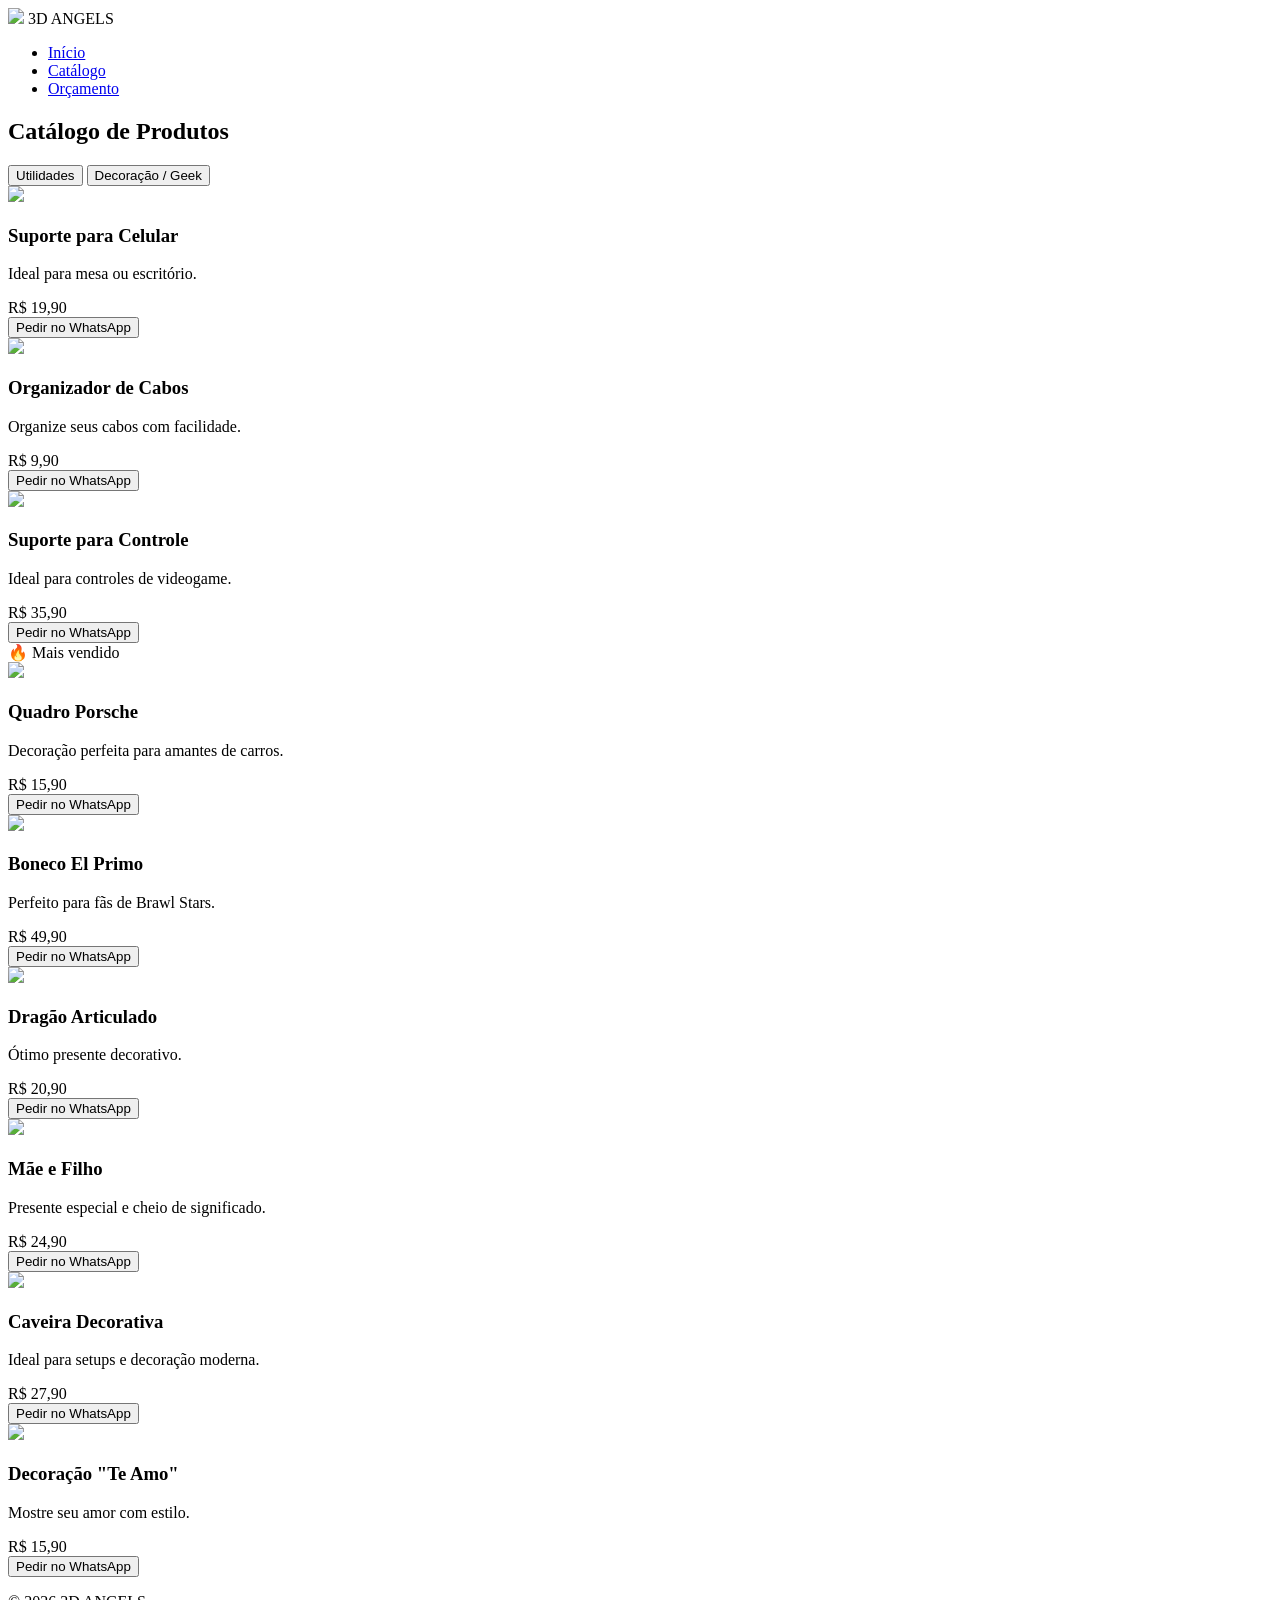
==== index.html @ a44770d3 "index.html Index da página principal do site." ====
<!DOCTYPE html>
<html lang="pt-BR">
<head>
<meta charset="UTF-8">
<title>Catálogo | 3D Angels</title>
<meta name="viewport" content="width=device-width, initial-scale=1.0">
<link rel="stylesheet" href="style.css">
</head>

<body>

<header>
    <nav>
        <div class="logo-container">
            <img src="img/logo.png" class="logo-img">
            <span class="logo-text">3D ANGELS</span>
        </div>

        <ul class="nav-links">
            <li><a href="index.html">Início</a></li>
            <li><a href="catalogo.html" class="active">Catálogo</a></li>
            <li><a href="orcamento.html">Orçamento</a></li>
        </ul>
    </nav>
</header>


<section class="catalogo">

<h2 class="section-title">Catálogo de Produtos</h2>

<!-- ABAS -->
<div class="catalogo-tabs">
<button class="tab-btn active" onclick="trocarCategoria('utilidades', event)">Utilidades</button>
<button class="tab-btn" onclick="trocarCategoria('decoracao', event)">Decoração / Geek</button>
</div>

<div class="catalogo-grid">   

<!-- ================= UTILIDADES ================= -->
<div class="categoria active" id="utilidades">

<div class="produto">
<img src="img/catalogo/SuporteCelular.png">
<h3>Suporte para Celular</h3>
<p>Ideal para mesa ou escritório.</p>
<div class="produto-preco">R$ 19,90</div>
<button onclick="pedirProduto('Suporte para Celular - R$19,90')">
Pedir no WhatsApp
</button>
</div>

<div class="produto">
<img src="img/catalogo/OrganizadorDeFios.png">
<h3>Organizador de Cabos</h3>
<p>Organize seus cabos com facilidade.</p>
<div class="produto-preco">R$ 9,90</div>
<button onclick="pedirProduto('Organizador de Cabos - R$9,90')">
Pedir no WhatsApp
</button>
</div>

<div class="produto">
<img src="img/catalogo/SuporteControle.png">
<h3>Suporte para Controle</h3>
<p>Ideal para controles de videogame.</p>
<div class="produto-preco">R$ 35,90</div>
<button onclick="pedirProduto('Suporte para Controle - R$35,90')">
Pedir no WhatsApp
</button>
</div>

</div>


<!-- ================= DECORAÇÃO ================= -->
<div class="categoria" id="decoracao">

<div class="produto">

    <div class="badge">🔥 Mais vendido</div>
<img src="img/catalogo/PORSHE_QUADRO.jpeg">
<h3>Quadro Porsche</h3>
<p>Decoração perfeita para amantes de carros.</p>
<div class="produto-preco">R$ 15,90</div>
<button onclick="pedirProduto('Quadro Porsche - R$15,90')">
Pedir no WhatsApp
</button>
</div>

<div class="produto">
<img src="img/catalogo/ELPRIMO.jpeg">
<h3>Boneco El Primo</h3>
<p>Perfeito para fãs de Brawl Stars.</p>
<div class="produto-preco">R$ 49,90</div>
<button onclick="pedirProduto('Boneco El Primo - R$49,90')">
Pedir no WhatsApp
</button>
</div>

<div class="produto">
<img src="img/catalogo/DRAGAO_ARTICULADO.jpeg">
<h3>Dragão Articulado</h3>
<p>Ótimo presente decorativo.</p>
<div class="produto-preco">R$ 20,90</div>
<button onclick="pedirProduto('Dragão Articulado - R$20,90')">
Pedir no WhatsApp
</button>
</div>

<div class="produto">
<img src="img/catalogo/MAE_E_FILHO.jpeg">
<h3>Mãe e Filho</h3>
<p>Presente especial e cheio de significado.</p>
<div class="produto-preco">R$ 24,90</div>
<button onclick="pedirProduto('Mãe e Filho - R$24,90')">
Pedir no WhatsApp
</button>
</div>

<div class="produto">
<img src="img/catalogo/CAVEIRA_DECO.jpeg">
<h3>Caveira Decorativa</h3>
<p>Ideal para setups e decoração moderna.</p>
<div class="produto-preco">R$ 27,90</div>
<button onclick="pedirProduto('Caveira Decorativa - R$27,90')">
Pedir no WhatsApp
</button>
</div>

<div class="produto">
<img src="img/catalogo/TE_AMO_DECO.jpeg">
<h3>Decoração "Te Amo"</h3>
<p>Mostre seu amor com estilo.</p>
<div class="produto-preco">R$ 15,90</div>
<button onclick="pedirProduto('Te Amo Decorativo - R$15,90')">
Pedir no WhatsApp
</button>
</div>

</div>

</div>

</section>

<footer>
<p>&copy; 2026 3D ANGELS</p>
</footer>

<script src="js/catalogo.js"></script>

</body>
</html>
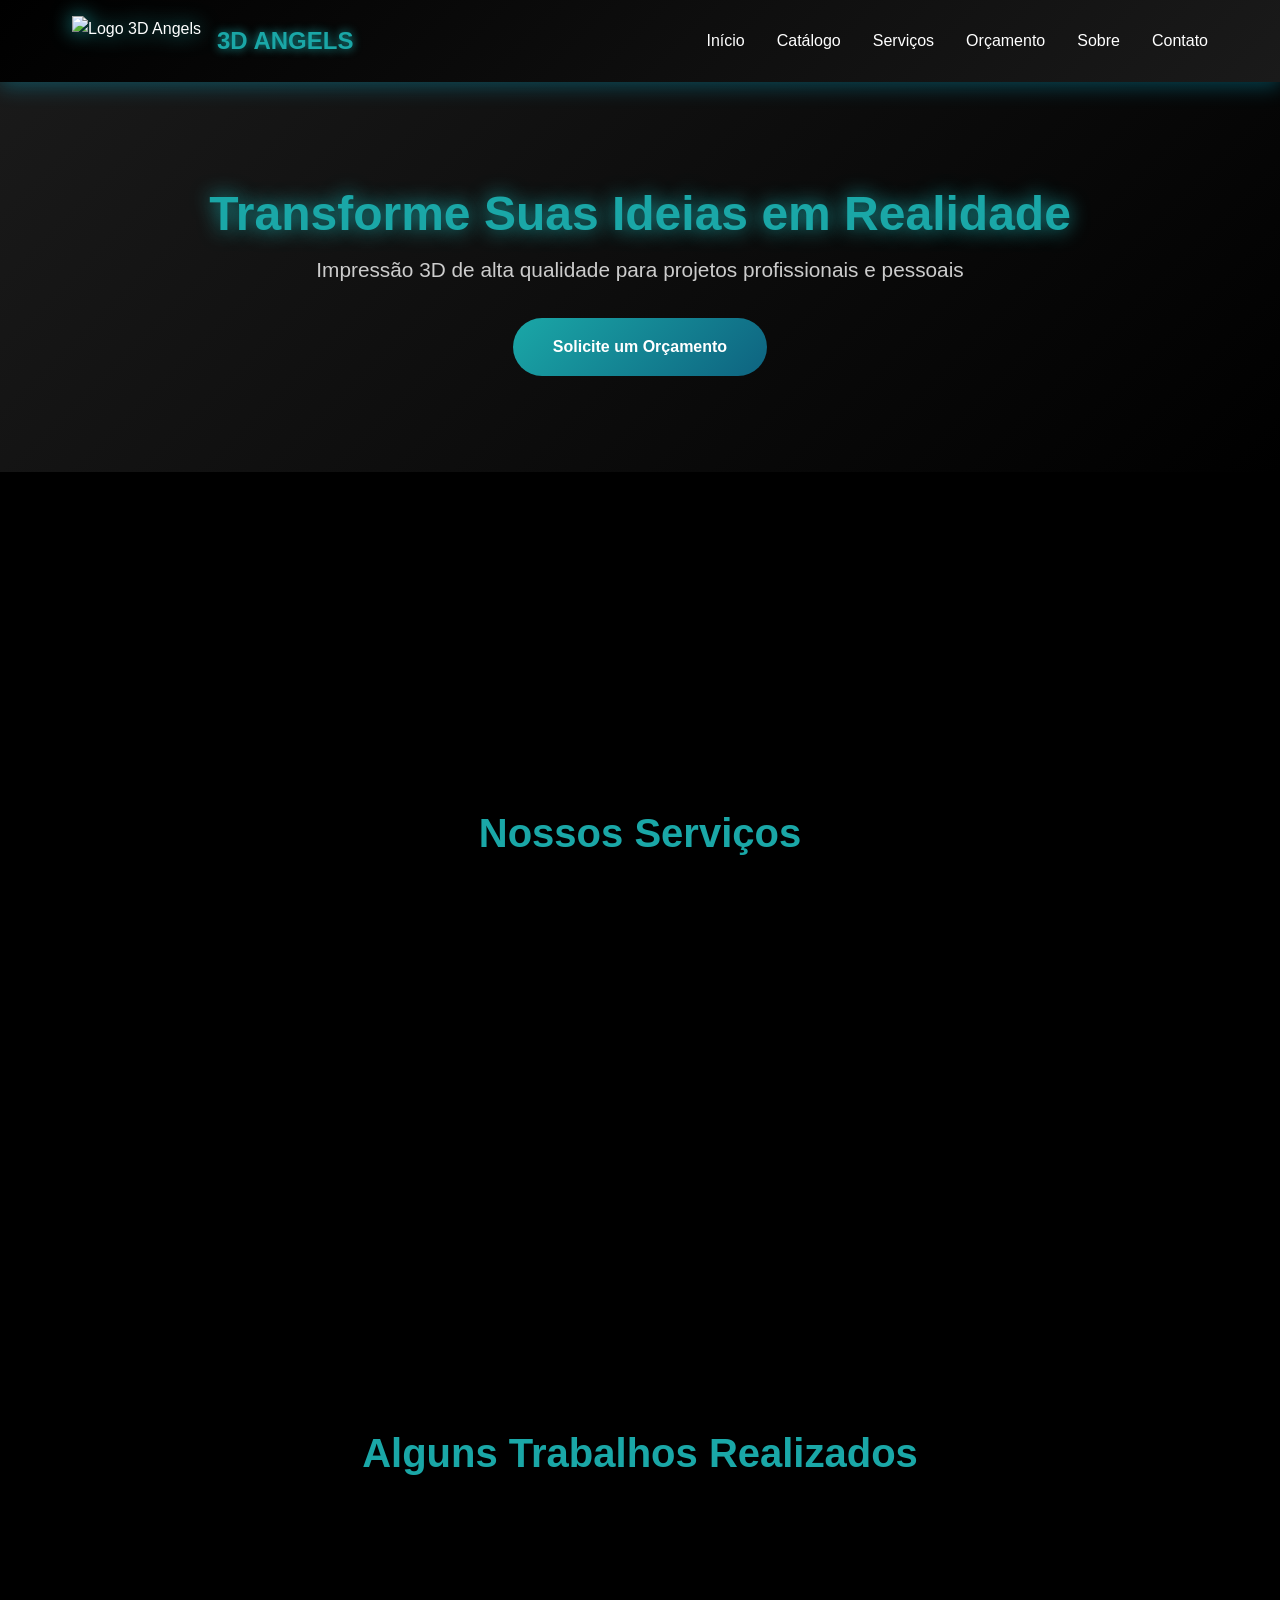
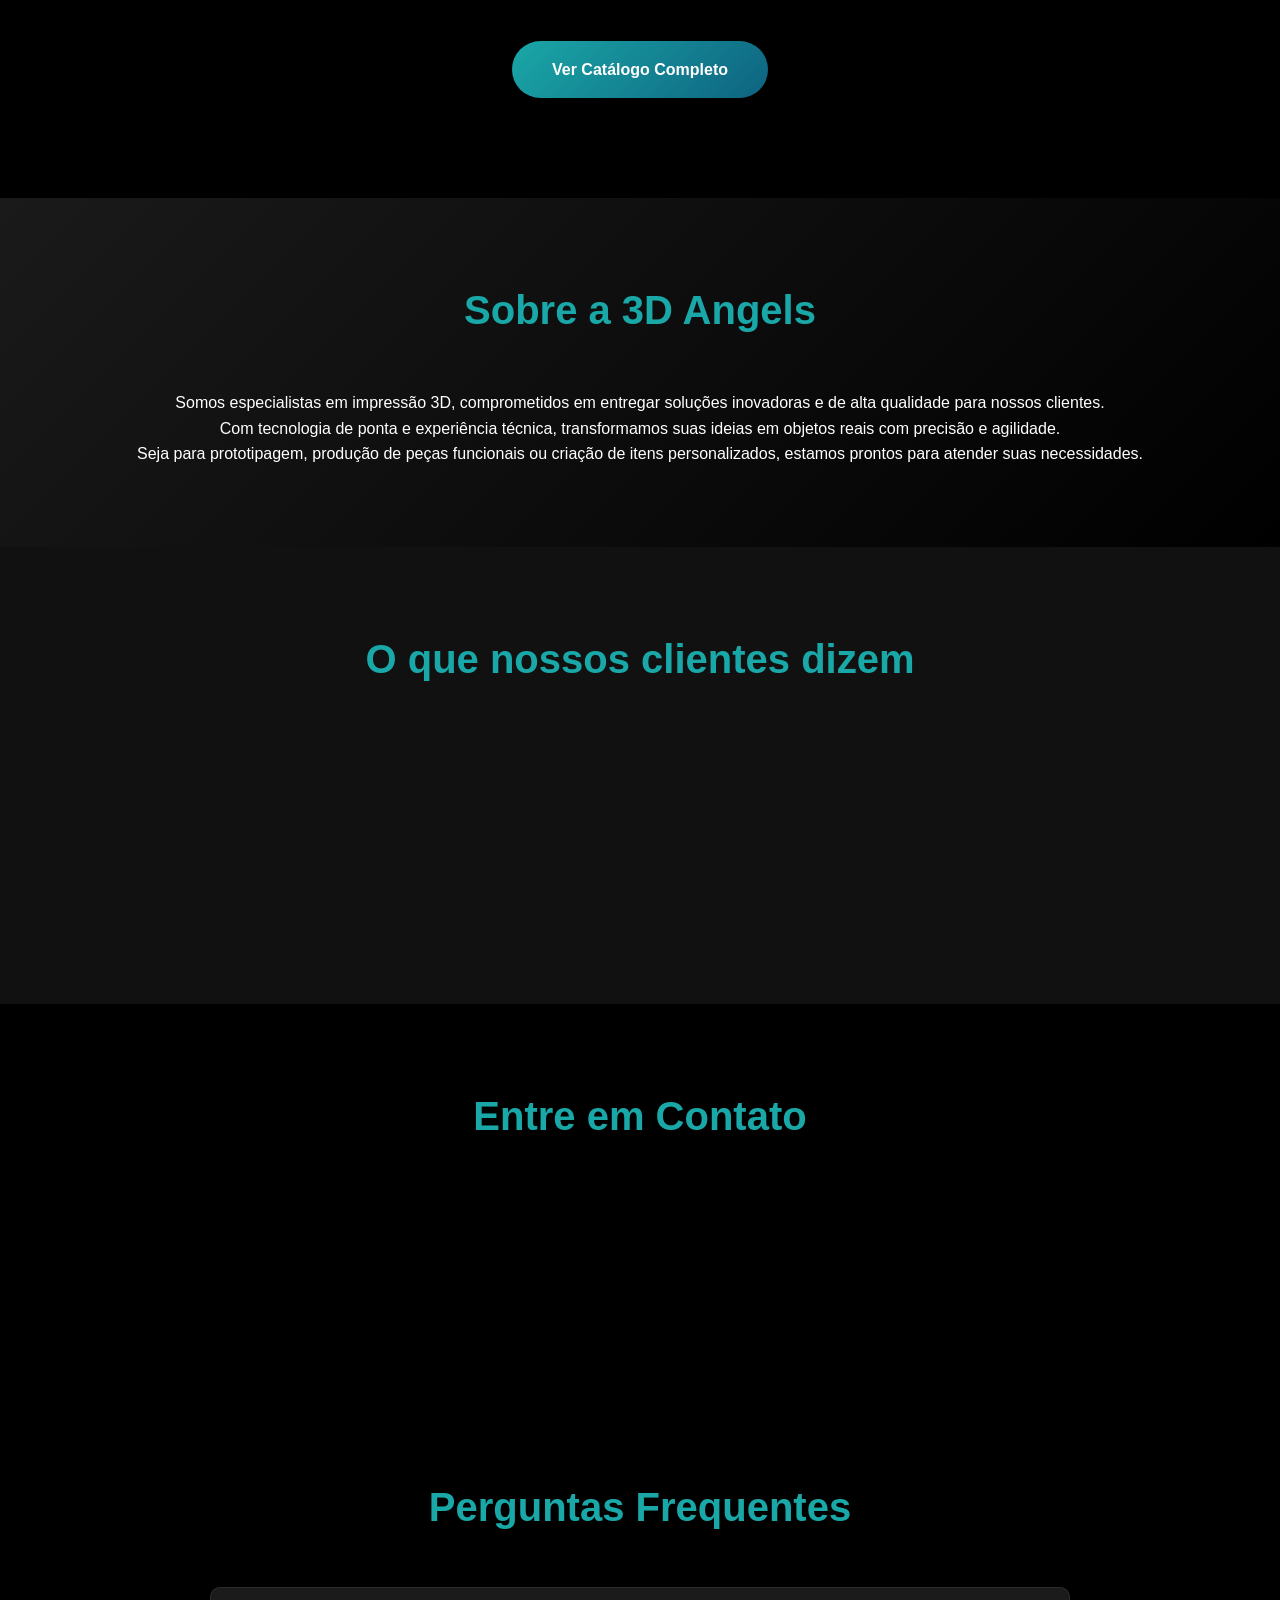
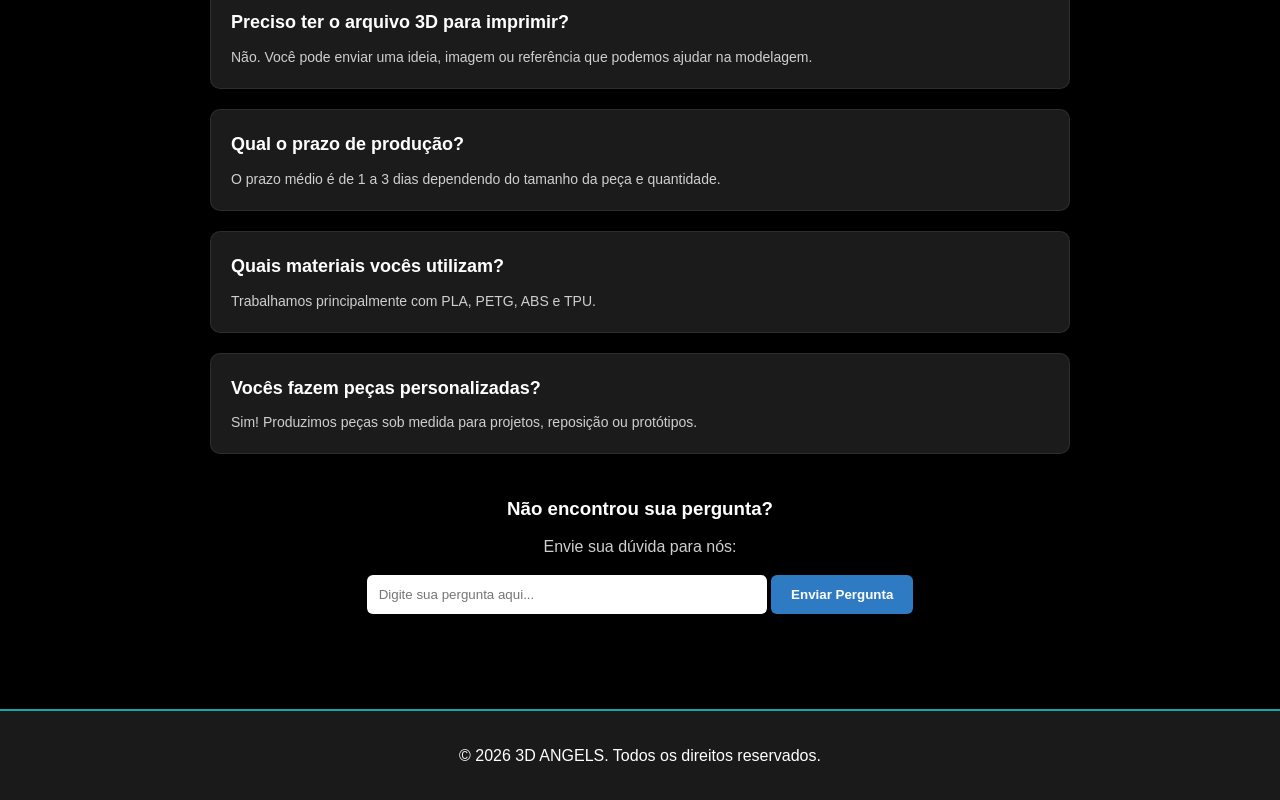
==== commit 33f9c826: "index.html Index do site atualizado" ====
--- a/index.html
+++ b/index.html
@@ -1,154 +1,213 @@
 <!DOCTYPE html>
 <html lang="pt-BR">
 <head>
-<meta charset="UTF-8">
-<title>Catálogo | 3D Angels</title>
-<meta name="viewport" content="width=device-width, initial-scale=1.0">
-<link rel="stylesheet" href="style.css">
+    <meta charset="UTF-8">
+    <meta name="viewport" content="width=device-width, initial-scale=1.0">
+    <title>Impressão 3D em Indaiatuba - Sp | 3D Angels</title>
+    <link rel="stylesheet" href="style.css">
 </head>
-
 <body>
 
-<header>
-    <nav>
-        <div class="logo-container">
-            <img src="img/logo.png" class="logo-img">
-            <span class="logo-text">3D ANGELS</span>
-        </div>
-
-        <ul class="nav-links">
-            <li><a href="index.html">Início</a></li>
-            <li><a href="catalogo.html" class="active">Catálogo</a></li>
-            <li><a href="orcamento.html">Orçamento</a></li>
-        </ul>
-    </nav>
-</header>
-
-
-<section class="catalogo">
-
-<h2 class="section-title">Catálogo de Produtos</h2>
-
-<!-- ABAS -->
-<div class="catalogo-tabs">
-<button class="tab-btn active" onclick="trocarCategoria('utilidades', event)">Utilidades</button>
-<button class="tab-btn" onclick="trocarCategoria('decoracao', event)">Decoração / Geek</button>
-</div>
-
-<div class="catalogo-grid">   
-
-<!-- ================= UTILIDADES ================= -->
-<div class="categoria active" id="utilidades">
-
-<div class="produto">
-<img src="img/catalogo/SuporteCelular.png">
-<h3>Suporte para Celular</h3>
-<p>Ideal para mesa ou escritório.</p>
-<div class="produto-preco">R$ 19,90</div>
-<button onclick="pedirProduto('Suporte para Celular - R$19,90')">
-Pedir no WhatsApp
-</button>
-</div>
-
-<div class="produto">
-<img src="img/catalogo/OrganizadorDeFios.png">
-<h3>Organizador de Cabos</h3>
-<p>Organize seus cabos com facilidade.</p>
-<div class="produto-preco">R$ 9,90</div>
-<button onclick="pedirProduto('Organizador de Cabos - R$9,90')">
-Pedir no WhatsApp
-</button>
-</div>
-
-<div class="produto">
-<img src="img/catalogo/SuporteControle.png">
-<h3>Suporte para Controle</h3>
-<p>Ideal para controles de videogame.</p>
-<div class="produto-preco">R$ 35,90</div>
-<button onclick="pedirProduto('Suporte para Controle - R$35,90')">
-Pedir no WhatsApp
-</button>
-</div>
-
-</div>
-
-
-<!-- ================= DECORAÇÃO ================= -->
-<div class="categoria" id="decoracao">
-
-<div class="produto">
-
-    <div class="badge">🔥 Mais vendido</div>
-<img src="img/catalogo/PORSHE_QUADRO.jpeg">
-<h3>Quadro Porsche</h3>
-<p>Decoração perfeita para amantes de carros.</p>
-<div class="produto-preco">R$ 15,90</div>
-<button onclick="pedirProduto('Quadro Porsche - R$15,90')">
-Pedir no WhatsApp
-</button>
-</div>
-
-<div class="produto">
-<img src="img/catalogo/ELPRIMO.jpeg">
-<h3>Boneco El Primo</h3>
-<p>Perfeito para fãs de Brawl Stars.</p>
-<div class="produto-preco">R$ 49,90</div>
-<button onclick="pedirProduto('Boneco El Primo - R$49,90')">
-Pedir no WhatsApp
-</button>
-</div>
-
-<div class="produto">
-<img src="img/catalogo/DRAGAO_ARTICULADO.jpeg">
-<h3>Dragão Articulado</h3>
-<p>Ótimo presente decorativo.</p>
-<div class="produto-preco">R$ 20,90</div>
-<button onclick="pedirProduto('Dragão Articulado - R$20,90')">
-Pedir no WhatsApp
-</button>
-</div>
-
-<div class="produto">
-<img src="img/catalogo/MAE_E_FILHO.jpeg">
-<h3>Mãe e Filho</h3>
-<p>Presente especial e cheio de significado.</p>
-<div class="produto-preco">R$ 24,90</div>
-<button onclick="pedirProduto('Mãe e Filho - R$24,90')">
-Pedir no WhatsApp
-</button>
-</div>
-
-<div class="produto">
-<img src="img/catalogo/CAVEIRA_DECO.jpeg">
-<h3>Caveira Decorativa</h3>
-<p>Ideal para setups e decoração moderna.</p>
-<div class="produto-preco">R$ 27,90</div>
-<button onclick="pedirProduto('Caveira Decorativa - R$27,90')">
-Pedir no WhatsApp
-</button>
-</div>
-
-<div class="produto">
-<img src="img/catalogo/TE_AMO_DECO.jpeg">
-<h3>Decoração "Te Amo"</h3>
-<p>Mostre seu amor com estilo.</p>
-<div class="produto-preco">R$ 15,90</div>
-<button onclick="pedirProduto('Te Amo Decorativo - R$15,90')">
-Pedir no WhatsApp
-</button>
-</div>
-
-</div>
-
-</div>
-
-</section>
-
-<footer>
-<p>&copy; 2026 3D ANGELS</p>
-</footer>
-
-<script src="js/catalogo.js"></script>
+    <!-- Cabecalho -->
+
+    <header>
+        <nav>
+            <div class="logo-container">
+                <img src="img/logo.png" alt="Logo 3D Angels" class="logo-img">
+                <span class="logo-text">3D ANGELS</span>
+            </div>
+            <button class="menu-toggle" onclick="toggleMenu()">☰</button>
+            <ul class="nav-links" id="navLinks">
+                <li><a href="#home">Início</a></li>
+                <li><a href="catalogo.html">Catálogo</a></li>
+                <li><a href="#services">Serviços</a></li>
+                <li><a href="orcamento.html">Orçamento</a></li>
+                <li><a href="#about">Sobre</a></li>
+                <li><a href="#contact">Contato</a></li>
+            </ul>
+        </nav>
+    </header>
+
+    <!-- Seção Principal (Hero) -->
+
+    <section id="home" class="hero">
+        <div class="hero-content">
+            <h1>Transforme Suas Ideias em Realidade</h1>
+            <p>Impressão 3D de alta qualidade para projetos profissionais e pessoais</p>
+            <a href="orcamento.html" class="cta-button">Solicite um Orçamento</a>
+        </div>
+    </section>
+    <!---- Frases específicas --- -->
+    <section class="highlights">
+        <div class="highlights-grid">
+            <div class="highlight-card fade-in">
+                <h3 >Prazo Médio</h3>
+                <p>48 horas para a maioria dos projetos</p>
+            </div>
+            <div class="highlight-card fade-in">
+                <h3> Localização</h3>
+                <p>Atendemos Indaiatuba e região</p>
+            </div>
+            <div class="highlight-card fade-in">
+                <h3> Materiais</h3>
+                <p>PLA e PETG</p>
+            </div>
+        </div>
+    </section>
+
+    <!-- Seção de Serviços -->
+
+    <section id="services" class="services">
+        <h2 class="section-title">Nossos Serviços</h2>
+        <div class="services-grid">
+            <div class="service-card fade-in">
+                <h3>Impressão 3D</h3>
+                <p>Produção de peças e protótipos com tecnologia de ponta e precisão excepcional.</p>
+            </div>
+            <div class="service-card fade-in">
+                <h3>Prototipagem</h3>
+                <p>Desenvolvimento rápido de protótipos funcionais para validação de projetos.</p>
+            </div>
+            <div class="service-card fade-in">
+                <h3>Peças Customizadas</h3>
+                <p>Criação de peças sob medida para suas necessidades específicas.</p>
+            </div>
+            <div class="service-card fade-in">
+                <h3>Presentes</h3>
+                <p> Encontre o presente ideal para quem faz a diferença.</p>
+            </div>
+            <div class="service-card fade-in">
+                <h3>Produtos Personalizados</h3>
+                <p>Itens exclusivos e personalizados para presentes e decoração.</p>
+            </div>
+            <div class="service-card fade-in">
+                <h3>Produção em Série</h3>
+                <p>Fabricação de pequenos e médios lotes com qualidade garantida.</p>
+            </div>
+        </div>
+    </section>
+
+    <!----  PORTIFOLIO ----->
+    <section class="portfolio">
+        <h2 class="section-title">Alguns Trabalhos Realizados</h2>
+        <div class="portfolio-grid">
+            <img src="img/portfolio/1.jpeg" alt="Peça impressa 3D" class="fade-in">
+            <img src="img/portfolio/2.jpeg" alt="Protótipo 3D" class="fade-in">
+            <img src="img/portfolio/3.jpeg" alt="Produto personalizado 3D" class="fade-in">
+        </div>
+
+        <div class="catalogo-btn-container">
+            <a href="catalogo.html" class="cta-button">
+                Ver Catálogo Completo
+            </a>
+        </div>
+    </section>
+
+    <!-- Seção Sobre -->
+    <section id="about" class="about">
+        <div class="about-content">
+            <h2 class="section-title">Sobre a 3D Angels</h2>
+            <p>
+                Somos especialistas em impressão 3D, comprometidos em entregar soluções inovadoras 
+                e de alta qualidade para nossos clientes.
+            </p>
+            <p>
+                Com tecnologia de ponta e experiência técnica, transformamos suas ideias em objetos 
+                reais com precisão e agilidade.
+            </p>
+            <p>
+                Seja para prototipagem, produção de peças funcionais ou criação de itens 
+                personalizados, estamos prontos para atender suas necessidades.
+            </p>
+        </div>
+    </section>
+
+    <!----DEPOIMENTOS -->
+    
+    <section class="testimonials">
+        <h2 class="section-title">O que nossos clientes dizem</h2>
+        <div class="testimonials-grid">
+            <div class="testimonial-card fade-in">
+                <div class="stars">★★★★★</div>
+                <p>"Entrega rápida e qualidade impecável. Recomendo demais!"</p>
+                <strong>- Marcos, Indaiatuba</strong>
+            </div>
+            <div class="testimonial-card fade-in">
+                <div class="stars">★★★★★</div>
+                <p>"Fizeram exatamente a peça que eu precisava para meu projeto."</p>
+                <strong>- Evelin, Campinas</strong>
+            </div>
+            <div class="testimonial-card fade-in">
+                <div class="stars">★★★★★</div>
+                <p>"Atendimento excelente e preço justo."</p>
+                <strong>- Rafael, Indaiatuba</strong>
+            </div>            
+        </div>
+    </section>
+
+    <!-- Seção de Contato -->
+    <section id="contact" class="contact">
+        <h2 class="section-title">Entre em Contato</h2>
+        <div class="contact-info">
+            <div class="contact-card fade-in">
+                <h3>WhatsApp</h3>
+                <a href="https://wa.me/5519991946309" target="_blank">(19) 99194-6309</a>
+            </div>
+            <div class="contact-card fade-in">
+                <h3>E-mail</h3>
+                <a href="mailto:angels3dstore@gmail.com">angels3dstore@gmail.com</a>
+            </div>
+        </div>
+    </section>
+
+    <section class="faq">
+
+        <h2 class="section-title">Perguntas Frequentes</h2>
+        
+        <div class="faq-container">
+        
+        <div class="faq-item">
+        <h3>Preciso ter o arquivo 3D para imprimir?</h3>
+        <p>Não. Você pode enviar uma ideia, imagem ou referência que podemos ajudar na modelagem.</p>
+        </div>
+        
+        <div class="faq-item">
+        <h3>Qual o prazo de produção?</h3>
+        <p>O prazo médio é de 1 a 3 dias dependendo do tamanho da peça e quantidade.</p>
+        </div>
+        
+        <div class="faq-item">
+        <h3>Quais materiais vocês utilizam?</h3>
+        <p>Trabalhamos principalmente com PLA, PETG, ABS e TPU.</p>
+        </div>
+        
+        <div class="faq-item">
+        <h3>Vocês fazem peças personalizadas?</h3>
+        <p>Sim! Produzimos peças sob medida para projetos, reposição ou protótipos.</p>
+        </div>
+        
+        </div>
+        
+        <div class="faq-pergunta">
+
+            <h3>Não encontrou sua pergunta?</h3>
+            <p>Envie sua dúvida para nós:</p>
+            
+            <input type="text" id="perguntaCliente" placeholder="Digite sua pergunta aqui...">
+            
+            <button onclick="enviarPergunta()">Enviar Pergunta</button>
+            
+            </div>
+            <script src="js/Faq.js"></script>
+        </section>
+
+    <!-- Rodapé -->
+    <footer>
+        <p>&copy; 2026 3D ANGELS. Todos os direitos reservados.</p>
+    </footer>
+
+    <script src="js/main.js"></script>
 
 </body>
 </html>
+
--- a/style.css
+++ b/style.css
@@ -0,0 +1,690 @@
+/* Reset */
+* {
+    margin: 0;
+    padding: 0;
+    box-sizing: border-box;
+}
+
+:root {
+    --neon-blue: #1aa7a7;
+    --dark-blue: #0e6380;
+    --black: #000000;
+    --dark-gray: #1a1a1a;
+    --light-gray: #333333;
+}
+
+body {
+    font-family: 'Segoe UI', Tahoma, Geneva, Verdana, sans-serif;
+    background-color: var(--black);
+    color: #ffffff;
+    line-height: 1.6;
+    overflow-x: hidden;
+}
+
+/* Header */
+header {
+    background: linear-gradient(135deg, var(--black) 0%, var(--dark-gray) 100%);
+    padding: 1rem 0;
+    position: fixed;
+    width: 100%;
+    top: 0;
+    z-index: 1000;
+    box-shadow: 0 4px 20px rgba(0, 212, 255, 0.3);
+}
+
+nav {
+    max-width: 1200px;
+    margin: 0 auto;
+    display: flex;
+    justify-content: space-between;
+    align-items: center;
+    padding: 0 2rem;
+}
+
+.logo-container {
+    display: flex;
+    align-items: center;
+    gap: 1rem;
+}
+
+.logo-img {
+    height: 50px;
+    filter: drop-shadow(0 0 10px var(--neon-blue));
+}
+
+.logo-text {
+    font-size: 1.5rem;
+    font-weight: bold;
+    color: var(--neon-blue);
+    text-shadow: 0 0 10px var(--neon-blue);
+}
+
+.nav-links {
+    display: flex;
+    gap: 2rem;
+    list-style: none;
+}
+
+.nav-links a {
+    color: #ffffff;
+    text-decoration: none;
+    transition: 0.3s;
+}
+
+.nav-links a:hover {
+    color: var(--neon-blue);
+}
+
+/* Hero */
+.hero {
+    margin-top: 80px;
+    padding: 6rem 2rem;
+    background: linear-gradient(135deg, var(--dark-gray), var(--black));
+    text-align: center;
+}
+
+.hero h1 {
+    font-size: 3rem;
+    color: var(--neon-blue);
+    text-shadow: 0 0 20px var(--neon-blue);
+}
+
+.hero p {
+    font-size: 1.3rem;
+    color: #ccc;
+}
+
+.cta-button {
+    display: inline-block;
+    margin-top: 2rem;
+    padding: 1rem 2.5rem;
+    background: linear-gradient(135deg, var(--neon-blue), var(--dark-blue));
+    border-radius: 50px;
+    color: white;
+    text-decoration: none;
+    font-weight: bold;
+}
+
+/* Sections */
+.services, .contact {
+    padding: 5rem 2rem;
+    max-width: 1200px;
+    margin: auto;
+}
+
+.section-title {
+    text-align: center;
+    font-size: 2.5rem;
+    color: var(--neon-blue);
+    margin-bottom: 3rem;
+}
+
+/* Cards */
+.services-grid, .contact-info {
+    display: grid;
+    grid-template-columns: repeat(auto-fit, minmax(280px, 1fr));
+    gap: 2rem;
+}
+
+.service-card, .contact-card {
+    background: linear-gradient(135deg, var(--dark-gray), var(--light-gray));
+    padding: 2rem;
+    border-radius: 15px;
+    text-align: center;
+    transition: 0.3s;
+}
+
+.service-card:hover, .contact-card:hover {
+    transform: translateY(-5px);
+}
+
+/* About */
+.about {
+    padding: 5rem 2rem;
+    background: linear-gradient(135deg, var(--dark-gray), var(--black));
+    text-align: center;
+}
+
+/* Footer */
+footer {
+    background: var(--dark-gray);
+    padding: 2rem;
+    text-align: center;
+    border-top: 2px solid var(--neon-blue);
+}
+
+/* Mobile */
+.menu-toggle {
+    display: none;
+    background: none;
+    border: none;
+    color: var(--neon-blue);
+    font-size: 1.5rem;
+}
+
+@media (max-width: 768px) {
+    .menu-toggle { display: block; }
+
+    .nav-links {
+        display: none;
+        flex-direction: column;
+        background: var(--dark-gray);
+        position: absolute;
+        width: 100%;
+        top: 100%;
+        left: 0;
+        padding: 2rem;
+    }
+
+    .nav-links.active {
+        display: flex;
+    }
+}
+
+/* Animations */
+.fade-in {
+    opacity: 0;
+    transform: translateY(30px);
+    transition: 0.6s;
+}
+
+.fade-in.visible {
+    opacity: 1;
+    transform: translateY(0);
+}
+
+/* Highlights */
+.highlights {
+    padding: 4rem 2rem;
+    max-width: 1200px;
+    margin: auto;
+}
+
+.highlights-grid {
+    display: grid;
+    grid-template-columns: repeat(auto-fit, minmax(220px, 1fr));
+    gap: 2rem;
+}
+
+.highlight-card {
+    background: linear-gradient(135deg, #1a1a1a, #333);
+    padding: 2rem;
+    border-radius: 15px;
+    text-align: center;
+    border: 1px solid var(--neon-blue);
+}
+
+/* Portfolio */
+.portfolio {
+    padding: 5rem 2rem;
+    max-width: 1200px;
+    margin: auto;
+}
+
+.portfolio-grid {
+    display: grid;
+    grid-template-columns: repeat(auto-fit, minmax(250px, 1fr));
+    gap: 1.5rem;
+}
+
+.portfolio-grid img {
+    width: 100%;
+    border-radius: 15px;
+    transition: 0.3s;
+}
+
+.portfolio-grid img:hover {
+    transform: scale(1.05);
+}
+
+.catalogo-btn-container{
+    display:flex;
+    justify-content:center;
+    margin-top:50px;
+    margin-bottom:20px;
+}
+
+/* Testimonials */
+.testimonials {
+    padding: 5rem 2rem;
+    background: #111;
+}
+
+.testimonials-grid {
+    max-width: 1000px;
+    margin: auto;
+    display: grid;
+    grid-template-columns: repeat(auto-fit, minmax(280px, 1fr));
+    gap: 2rem;
+}
+
+.testimonial-card {
+    background: linear-gradient(135deg, #1a1a1a, #333);
+    padding: 2rem;
+    border-radius: 15px;
+    font-style: italic;
+}
+
+/* Orçamento */
+
+.orcamento {
+    padding: 5rem 2rem;
+    max-width: 1200px;
+    margin: auto;
+}
+
+.orcamento-container {
+    display: grid;
+    grid-template-columns: 2fr 1fr;
+    gap: 2rem;
+}
+
+.orcamento-form {
+    background: #111;
+    padding: 2rem;
+    border-radius: 20px;
+}
+
+.form-row {
+    display: grid;
+    grid-template-columns: 1fr 1fr;
+    gap: 1.5rem;
+}
+
+.form-group {
+    display: flex;
+    flex-direction: column;
+    margin-bottom: 1.2rem;
+}
+
+.form-group input,
+.form-group select,
+.form-group textarea {
+    padding: 0.8rem;
+    border-radius: 10px;
+    border: none;
+    background: #222;
+    color: white;
+}
+
+.form-group textarea {
+    min-height: 120px;
+    resize: vertical;
+}
+
+.upload-box input {
+    border: 2px dashed #444;
+    padding: 1rem;
+    background: transparent;
+}
+
+.cta-button.full {
+    width: 100%;
+    margin-top: 1rem;
+}
+
+.orcamento-info {
+    background: linear-gradient(135deg, #1a4fff, #0033cc);
+    padding: 2rem;
+    border-radius: 20px;
+}
+
+.orcamento-info h3 {
+    margin-bottom: 1rem;
+}
+
+.orcamento-info ul {
+    list-style: none;
+    padding-left: 0;
+}
+
+.orcamento-info li {
+    margin-bottom: 0.5rem;
+}
+/* Estrela comentarios*/
+.stars {
+    color: gold;
+    font-size: 1.4rem;
+    margin-bottom: 0.5rem;
+    letter-spacing: 2px;
+}
+
+/*-- CATALOGO  --*/
+
+    
+    
+/* ================= CATALOGO ================= */
+.catalogo{
+    padding:80px 20px;
+    max-width:1200px;
+    margin:auto;
+    text-align:center;
+    }
+    
+    .catalogo .section-title{
+    font-size:32px;
+    margin-bottom:20px;
+    color:#ffffff;
+    }
+    
+    
+    /* ================= ABAS ================= */
+    .catalogo-tabs{
+    display:flex;
+    justify-content:center;
+    gap:15px;
+    margin-top:20px;
+    margin-bottom:30px;
+    flex-wrap:wrap;
+    }
+    
+    .tab-btn{
+    padding:10px 20px;
+    border:none;
+    background:#1f1f1f;
+    color:#ffffff;
+    cursor:pointer;
+    border-radius:6px;
+    font-weight:500;
+    transition:0.3s;
+    }
+    
+    .tab-btn:hover{
+    background:#333;
+    }
+    
+    .tab-btn.active{
+    background:#25D366;
+    color:#000;
+    }
+    
+    
+    /* ================= GRID ================= */
+    .catalogo-grid{
+    margin-top:20px;
+    }
+    
+    /* cada categoria vira o grid */
+    .categoria{
+    display:none;
+    grid-template-columns:repeat(auto-fit,minmax(260px,1fr));
+    gap:30px;
+    }
+    
+    .categoria.active{
+    display:grid;
+    }
+    
+    
+    /* ================= PRODUTO ================= */
+    .produto{
+    background:#1b1b1b;
+    border-radius:12px;
+    padding:20px;
+    box-shadow:0 0 10px rgba(0,0,0,0.4);
+    transition:0.3s;
+    }
+    
+    .produto:hover{
+    transform:translateY(-5px);
+    box-shadow:0 10px 20px rgba(0,0,0,0.6);
+    }
+    
+    .produto img{
+    width:100%;
+    height:200px;
+    object-fit:cover;
+    border-radius:8px;
+    margin-bottom:15px;
+    }
+    
+    .produto h3{
+    color:#ffffff;
+    font-size:18px;
+    margin-bottom:10px;
+    }
+    
+    .produto p{
+    color:#ccc;
+    font-size:14px;
+    margin-bottom:15px;
+    }
+    
+    
+    /* ================= PREÇO ================= */
+    .produto-preco{
+    color:#25D366;
+    font-size:20px;
+    font-weight:bold;
+    margin-bottom:15px;
+    }
+    
+    
+    /* ================= BOTÃO ================= */
+    .produto button{
+    background:#25D366;
+    border:none;
+    padding:10px;
+    width:100%;
+    border-radius:6px;
+    cursor:pointer;
+    font-weight:bold;
+    transition:0.3s;
+    }
+    
+    .produto button:hover{
+    background:#1ebe5d;
+    }
+/* ================= ANIMAÇÃO DAS ABAS ================= */
+.categoria{
+    opacity:0;
+    transform:translateY(10px) scale(0.98);
+    transition:opacity 0.4s ease, transform 0.4s ease;
+    position:absolute;
+    width:100%;
+    left:0;
+    top:0;
+    }
+    
+    .catalogo-grid{
+    position:relative;
+    min-height:400px;
+    }
+    
+    /* quando ativa */
+    .categoria.active{
+    opacity:1;
+    transform:translateY(0) scale(1);
+    position:relative;
+    }
+    
+    
+    /* ================= BADGE MAIS VENDIDO ================= */
+    .produto{
+    position:relative;
+    }
+    
+    .badge{
+    position:absolute;
+    top:10px;
+    left:10px;
+    background:#ff3b3b;
+    color:#fff;
+    font-size:12px;
+    padding:5px 10px;
+    border-radius:20px;
+    font-weight:bold;
+    }
+    
+    
+    /* ================= EFEITO EXTRA ================= */
+    .produto:hover{
+    transform:translateY(-6px) scale(1.02);
+    }
+    
+    
+    /* animação leve no botão */
+    .produto button{
+    transition:0.2s;
+    }
+    
+    .produto button:active{
+    transform:scale(0.95);
+}
+
+/* ================= ANIMAÇÃO DAS ABAS ================= */
+.categoria{
+opacity:0;
+transform:translateY(10px) scale(0.98);
+transition:opacity 0.4s ease, transform 0.4s ease;
+position:absolute;
+width:100%;
+left:0;
+top:0;
+}
+
+.catalogo-grid{
+position:relative;
+min-height:400px;
+}
+
+/* quando ativa */
+.categoria.active{
+opacity:1;
+transform:translateY(0) scale(1);
+position:relative;
+}
+
+
+/* ================= BADGE MAIS VENDIDO ================= */
+.produto{
+position:relative;
+}
+
+.badge{
+position:absolute;
+top:10px;
+left:10px;
+background:#ff3b3b;
+color:#fff;
+font-size:12px;
+padding:5px 10px;
+border-radius:20px;
+font-weight:bold;
+}
+
+
+/* ================= EFEITO EXTRA ================= */
+.produto:hover{
+transform:translateY(-6px) scale(1.02);
+}
+
+
+/* animação leve no botão */
+.produto button{
+transition:0.2s;
+}
+
+.produto button:active{
+transform:scale(0.95);
+}
+
+/*____________________FINAL CATALOGO________________________________ */
+
+
+/* FAQ */
+
+.faq{
+    padding:80px 20px;
+    max-width:900px;
+    margin:auto;
+    }
+    
+    .faq-container{
+    margin-top:40px;
+    display:flex;
+    flex-direction:column;
+    gap:20px;
+    }
+    
+    .faq-item{
+    background:#1b1b1b;
+    padding:20px;
+    border-radius:10px;
+    border:1px solid rgba(255,255,255,0.08);
+    }
+    
+    .faq-item h3{
+    color:#ffffff;
+    font-size:18px;
+    margin-bottom:10px;
+    }
+    
+    .faq-item p{
+    color:#cfcfcf;
+    font-size:14px;
+    line-height:1.5;
+    }
+    
+    .faq-pergunta{
+        margin-top:40px;
+        text-align:center;
+        }
+        
+        .faq-pergunta h3{
+        color:#ffffff;
+        margin-bottom:10px;
+        }
+        
+        .faq-pergunta p{
+        color:#cfcfcf;
+        margin-bottom:15px;
+        }
+        
+        .faq-pergunta input{
+        width:100%;
+        max-width:400px;
+        padding:12px;
+        border-radius:6px;
+        border:none;
+        margin-bottom:15px;
+        }
+        
+        .faq-pergunta button{
+        background:#2e7bc4;
+        color:white;
+        border:none;
+        padding:12px 20px;
+        border-radius:6px;
+        cursor:pointer;
+        font-weight:bold;
+        }
+        
+        .faq-pergunta button:hover{
+        background:#0d2c49;
+        }
+/*--- Whatsapp float---*/
+        .whatsapp-float{
+            position:fixed;
+            bottom:25px;
+            right:25px;
+            width:60px;
+            height:60px;
+            background:#063d1a;
+            border-radius:50%;
+            display:flex;
+            align-items:center;
+            justify-content:center;
+            box-shadow:0 8px 20px rgba(0,0,0,0.3);
+            z-index:999;
+            transition:0.3s;
+            }
+            
+            .whatsapp-float img{
+            width:32px;
+            height:32px;
+            }
+            
+            .whatsapp-float:hover{
+            transform:scale(1.1);
+            }        
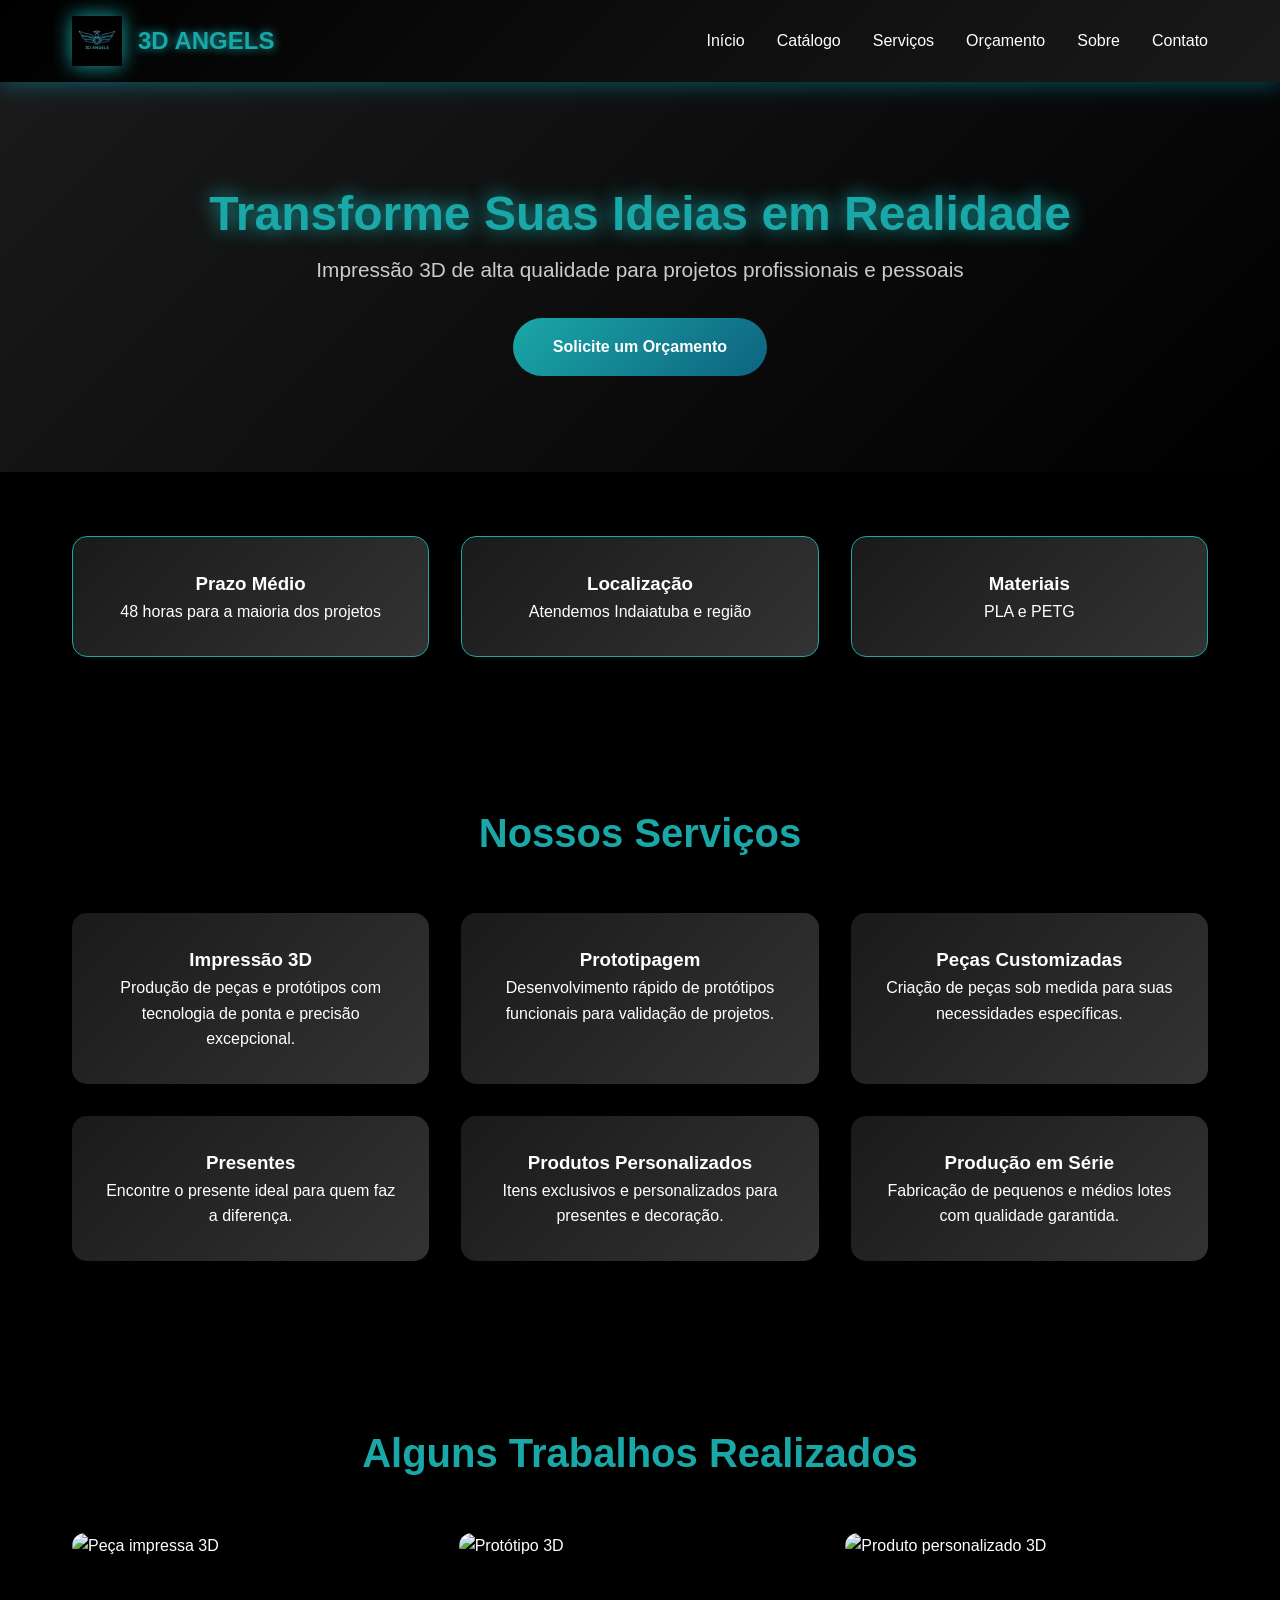
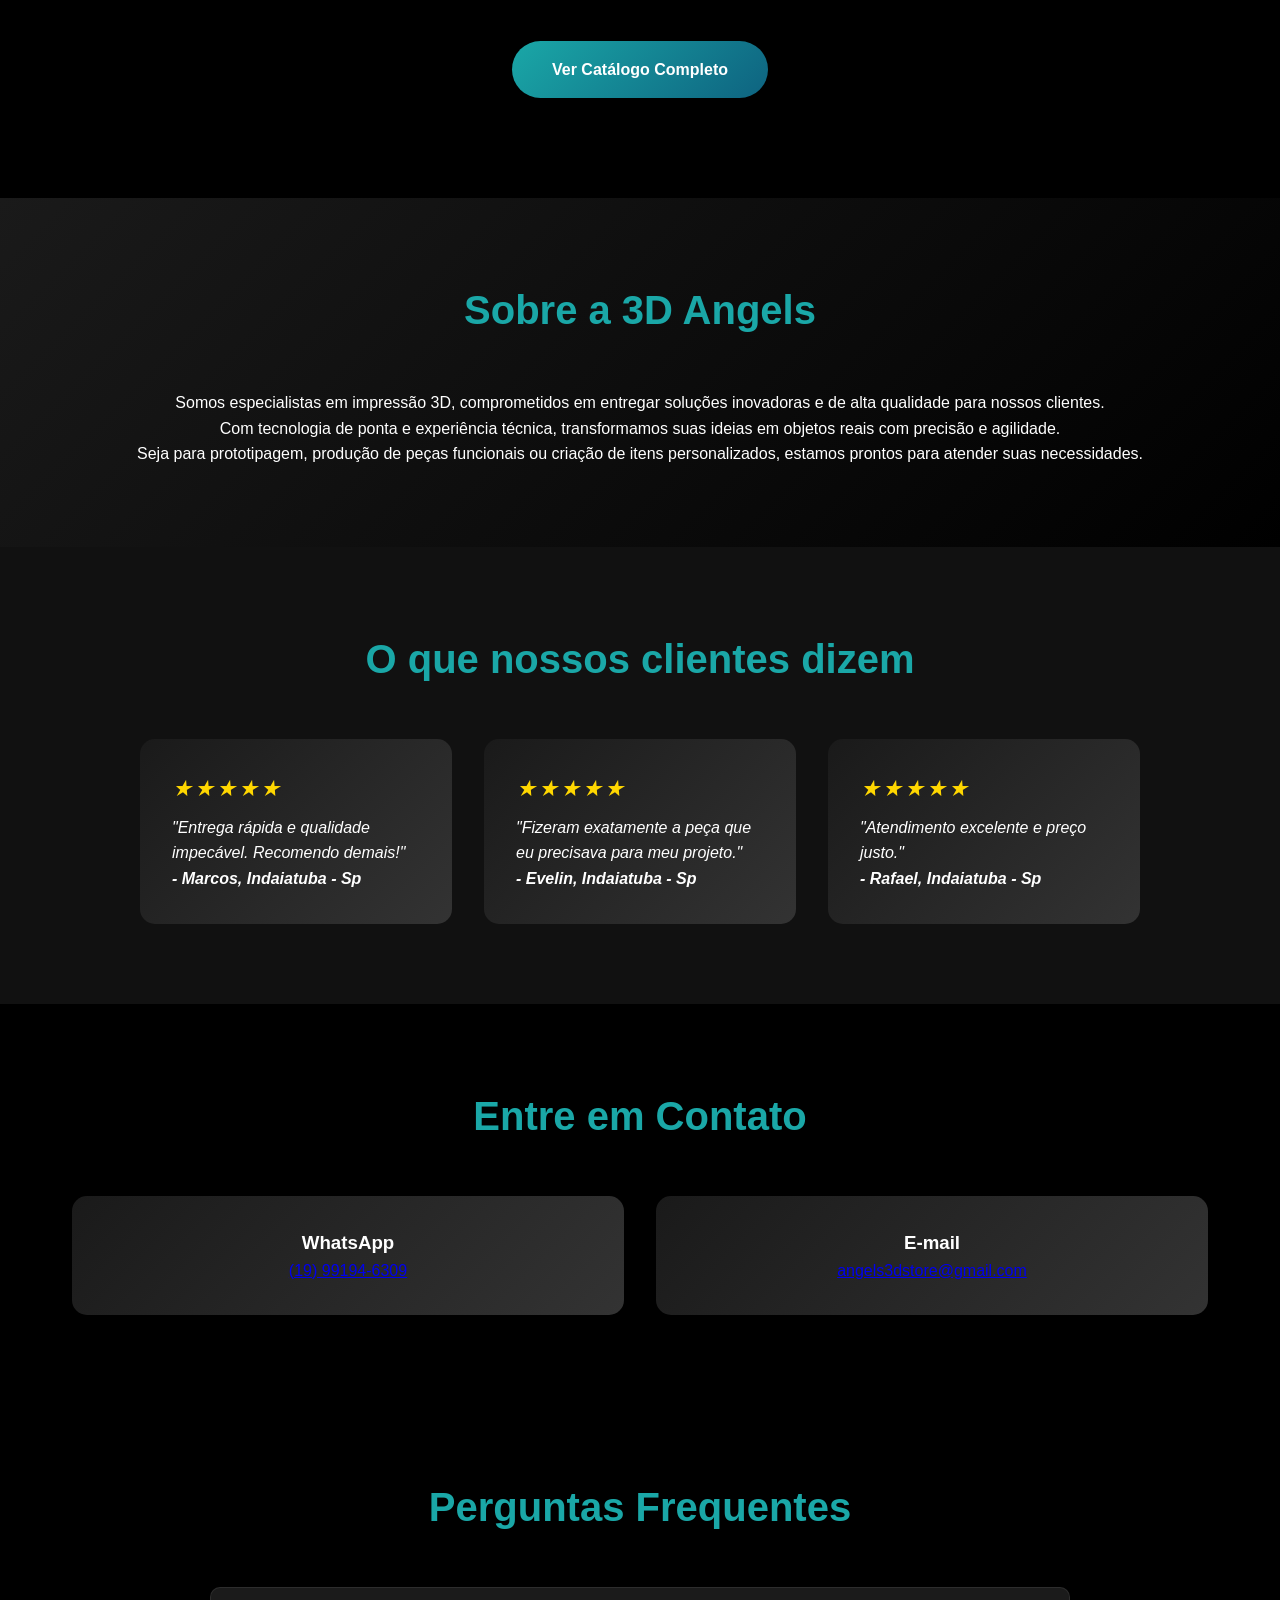
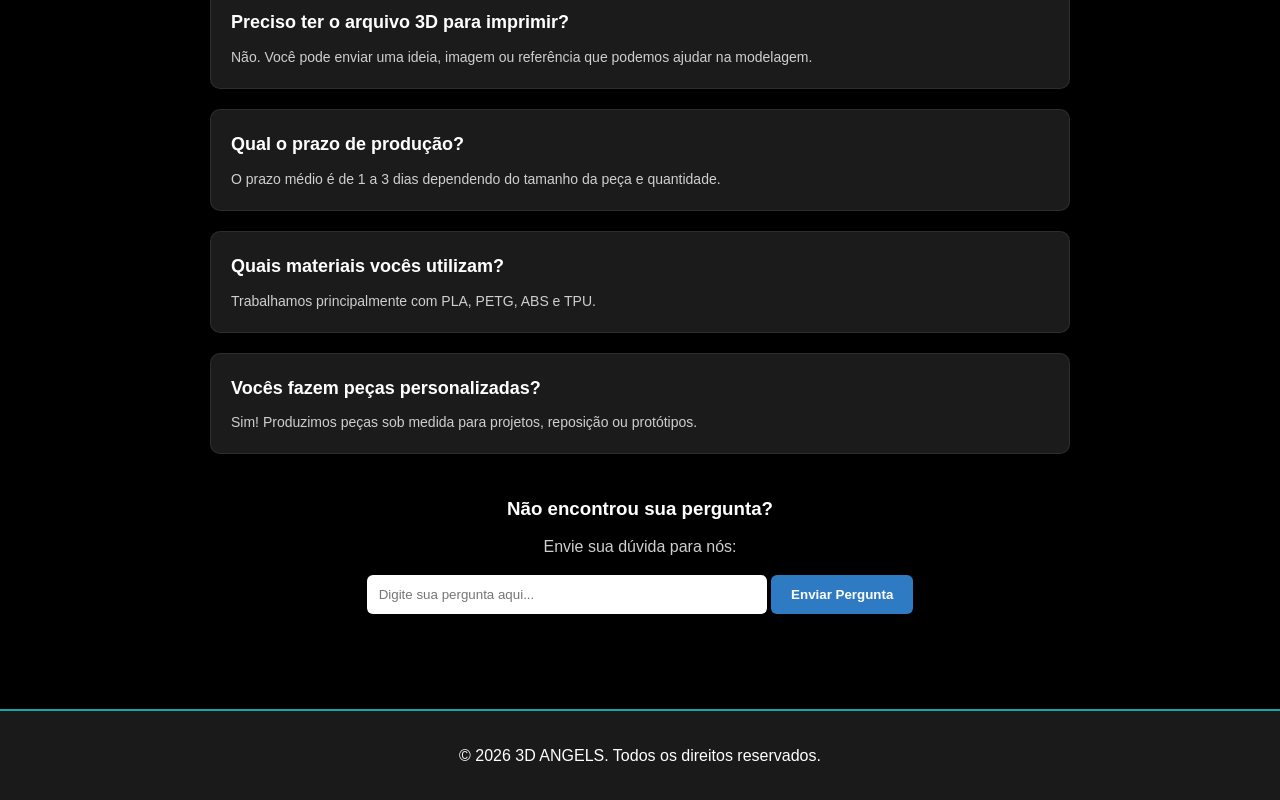
==== commit 06117b6b: "att Removed unnecessary comments and improved formatting in index.html." ====
--- a/index.html
+++ b/index.html
@@ -8,11 +8,9 @@
 </head>
 <body>
 
-    <!-- Cabecalho -->
-
     <header>
         <nav>
-            <div class="logo-container">
+            <div class="logo-container" onclick="location.reload()" style="cursor:pointer;">
                 <img src="img/logo.png" alt="Logo 3D Angels" class="logo-img">
                 <span class="logo-text">3D ANGELS</span>
             </div>
@@ -28,8 +26,6 @@
         </nav>
     </header>
 
-    <!-- Seção Principal (Hero) -->
-
     <section id="home" class="hero">
         <div class="hero-content">
             <h1>Transforme Suas Ideias em Realidade</h1>
@@ -37,25 +33,23 @@
             <a href="orcamento.html" class="cta-button">Solicite um Orçamento</a>
         </div>
     </section>
-    <!---- Frases específicas --- -->
+
     <section class="highlights">
         <div class="highlights-grid">
             <div class="highlight-card fade-in">
-                <h3 >Prazo Médio</h3>
+                <h3>Prazo Médio</h3>
                 <p>48 horas para a maioria dos projetos</p>
             </div>
             <div class="highlight-card fade-in">
-                <h3> Localização</h3>
+                <h3>Localização</h3>
                 <p>Atendemos Indaiatuba e região</p>
             </div>
             <div class="highlight-card fade-in">
-                <h3> Materiais</h3>
+                <h3>Materiais</h3>
                 <p>PLA e PETG</p>
             </div>
         </div>
     </section>
-
-    <!-- Seção de Serviços -->
 
     <section id="services" class="services">
         <h2 class="section-title">Nossos Serviços</h2>
@@ -74,7 +68,7 @@
             </div>
             <div class="service-card fade-in">
                 <h3>Presentes</h3>
-                <p> Encontre o presente ideal para quem faz a diferença.</p>
+                <p>Encontre o presente ideal para quem faz a diferença.</p>
             </div>
             <div class="service-card fade-in">
                 <h3>Produtos Personalizados</h3>
@@ -87,7 +81,6 @@
         </div>
     </section>
 
-    <!----  PORTIFOLIO ----->
     <section class="portfolio">
         <h2 class="section-title">Alguns Trabalhos Realizados</h2>
         <div class="portfolio-grid">
@@ -95,57 +88,41 @@
             <img src="img/portfolio/2.jpeg" alt="Protótipo 3D" class="fade-in">
             <img src="img/portfolio/3.jpeg" alt="Produto personalizado 3D" class="fade-in">
         </div>
-
         <div class="catalogo-btn-container">
-            <a href="catalogo.html" class="cta-button">
-                Ver Catálogo Completo
-            </a>
+            <a href="catalogo.html" class="cta-button">Ver Catálogo Completo</a>
         </div>
     </section>
 
-    <!-- Seção Sobre -->
     <section id="about" class="about">
         <div class="about-content">
             <h2 class="section-title">Sobre a 3D Angels</h2>
-            <p>
-                Somos especialistas em impressão 3D, comprometidos em entregar soluções inovadoras 
-                e de alta qualidade para nossos clientes.
-            </p>
-            <p>
-                Com tecnologia de ponta e experiência técnica, transformamos suas ideias em objetos 
-                reais com precisão e agilidade.
-            </p>
-            <p>
-                Seja para prototipagem, produção de peças funcionais ou criação de itens 
-                personalizados, estamos prontos para atender suas necessidades.
-            </p>
+            <p>Somos especialistas em impressão 3D, comprometidos em entregar soluções inovadoras e de alta qualidade para nossos clientes.</p>
+            <p>Com tecnologia de ponta e experiência técnica, transformamos suas ideias em objetos reais com precisão e agilidade.</p>
+            <p>Seja para prototipagem, produção de peças funcionais ou criação de itens personalizados, estamos prontos para atender suas necessidades.</p>
         </div>
     </section>
 
-    <!----DEPOIMENTOS -->
-    
     <section class="testimonials">
         <h2 class="section-title">O que nossos clientes dizem</h2>
         <div class="testimonials-grid">
             <div class="testimonial-card fade-in">
                 <div class="stars">★★★★★</div>
                 <p>"Entrega rápida e qualidade impecável. Recomendo demais!"</p>
-                <strong>- Marcos, Indaiatuba</strong>
+                <strong>- Marcos, Indaiatuba - Sp</strong>
             </div>
             <div class="testimonial-card fade-in">
                 <div class="stars">★★★★★</div>
                 <p>"Fizeram exatamente a peça que eu precisava para meu projeto."</p>
-                <strong>- Evelin, Campinas</strong>
+                <strong>- Evelin, Indaiatuba - Sp</strong>
             </div>
             <div class="testimonial-card fade-in">
                 <div class="stars">★★★★★</div>
                 <p>"Atendimento excelente e preço justo."</p>
-                <strong>- Rafael, Indaiatuba</strong>
-            </div>            
+                <strong>- Rafael, Indaiatuba - Sp</strong>
+            </div>
         </div>
     </section>
 
-    <!-- Seção de Contato -->
     <section id="contact" class="contact">
         <h2 class="section-title">Entre em Contato</h2>
         <div class="contact-info">
@@ -161,51 +138,38 @@
     </section>
 
     <section class="faq">
-
         <h2 class="section-title">Perguntas Frequentes</h2>
-        
         <div class="faq-container">
-        
-        <div class="faq-item">
-        <h3>Preciso ter o arquivo 3D para imprimir?</h3>
-        <p>Não. Você pode enviar uma ideia, imagem ou referência que podemos ajudar na modelagem.</p>
+            <div class="faq-item">
+                <h3>Preciso ter o arquivo 3D para imprimir?</h3>
+                <p>Não. Você pode enviar uma ideia, imagem ou referência que podemos ajudar na modelagem.</p>
+            </div>
+            <div class="faq-item">
+                <h3>Qual o prazo de produção?</h3>
+                <p>O prazo médio é de 1 a 3 dias dependendo do tamanho da peça e quantidade.</p>
+            </div>
+            <div class="faq-item">
+                <h3>Quais materiais vocês utilizam?</h3>
+                <p>Trabalhamos principalmente com PLA, PETG, ABS e TPU.</p>
+            </div>
+            <div class="faq-item">
+                <h3>Vocês fazem peças personalizadas?</h3>
+                <p>Sim! Produzimos peças sob medida para projetos, reposição ou protótipos.</p>
+            </div>
         </div>
-        
-        <div class="faq-item">
-        <h3>Qual o prazo de produção?</h3>
-        <p>O prazo médio é de 1 a 3 dias dependendo do tamanho da peça e quantidade.</p>
-        </div>
-        
-        <div class="faq-item">
-        <h3>Quais materiais vocês utilizam?</h3>
-        <p>Trabalhamos principalmente com PLA, PETG, ABS e TPU.</p>
-        </div>
-        
-        <div class="faq-item">
-        <h3>Vocês fazem peças personalizadas?</h3>
-        <p>Sim! Produzimos peças sob medida para projetos, reposição ou protótipos.</p>
-        </div>
-        
-        </div>
-        
         <div class="faq-pergunta">
-
             <h3>Não encontrou sua pergunta?</h3>
             <p>Envie sua dúvida para nós:</p>
-            
             <input type="text" id="perguntaCliente" placeholder="Digite sua pergunta aqui...">
-            
             <button onclick="enviarPergunta()">Enviar Pergunta</button>
-            
-            </div>
-            <script src="js/Faq.js"></script>
-        </section>
+        </div>
+    </section>
 
-    <!-- Rodapé -->
     <footer>
         <p>&copy; 2026 3D ANGELS. Todos os direitos reservados.</p>
     </footer>
 
+    <script src="js/Faq.js"></script>
     <script src="js/main.js"></script>
 
 </body>
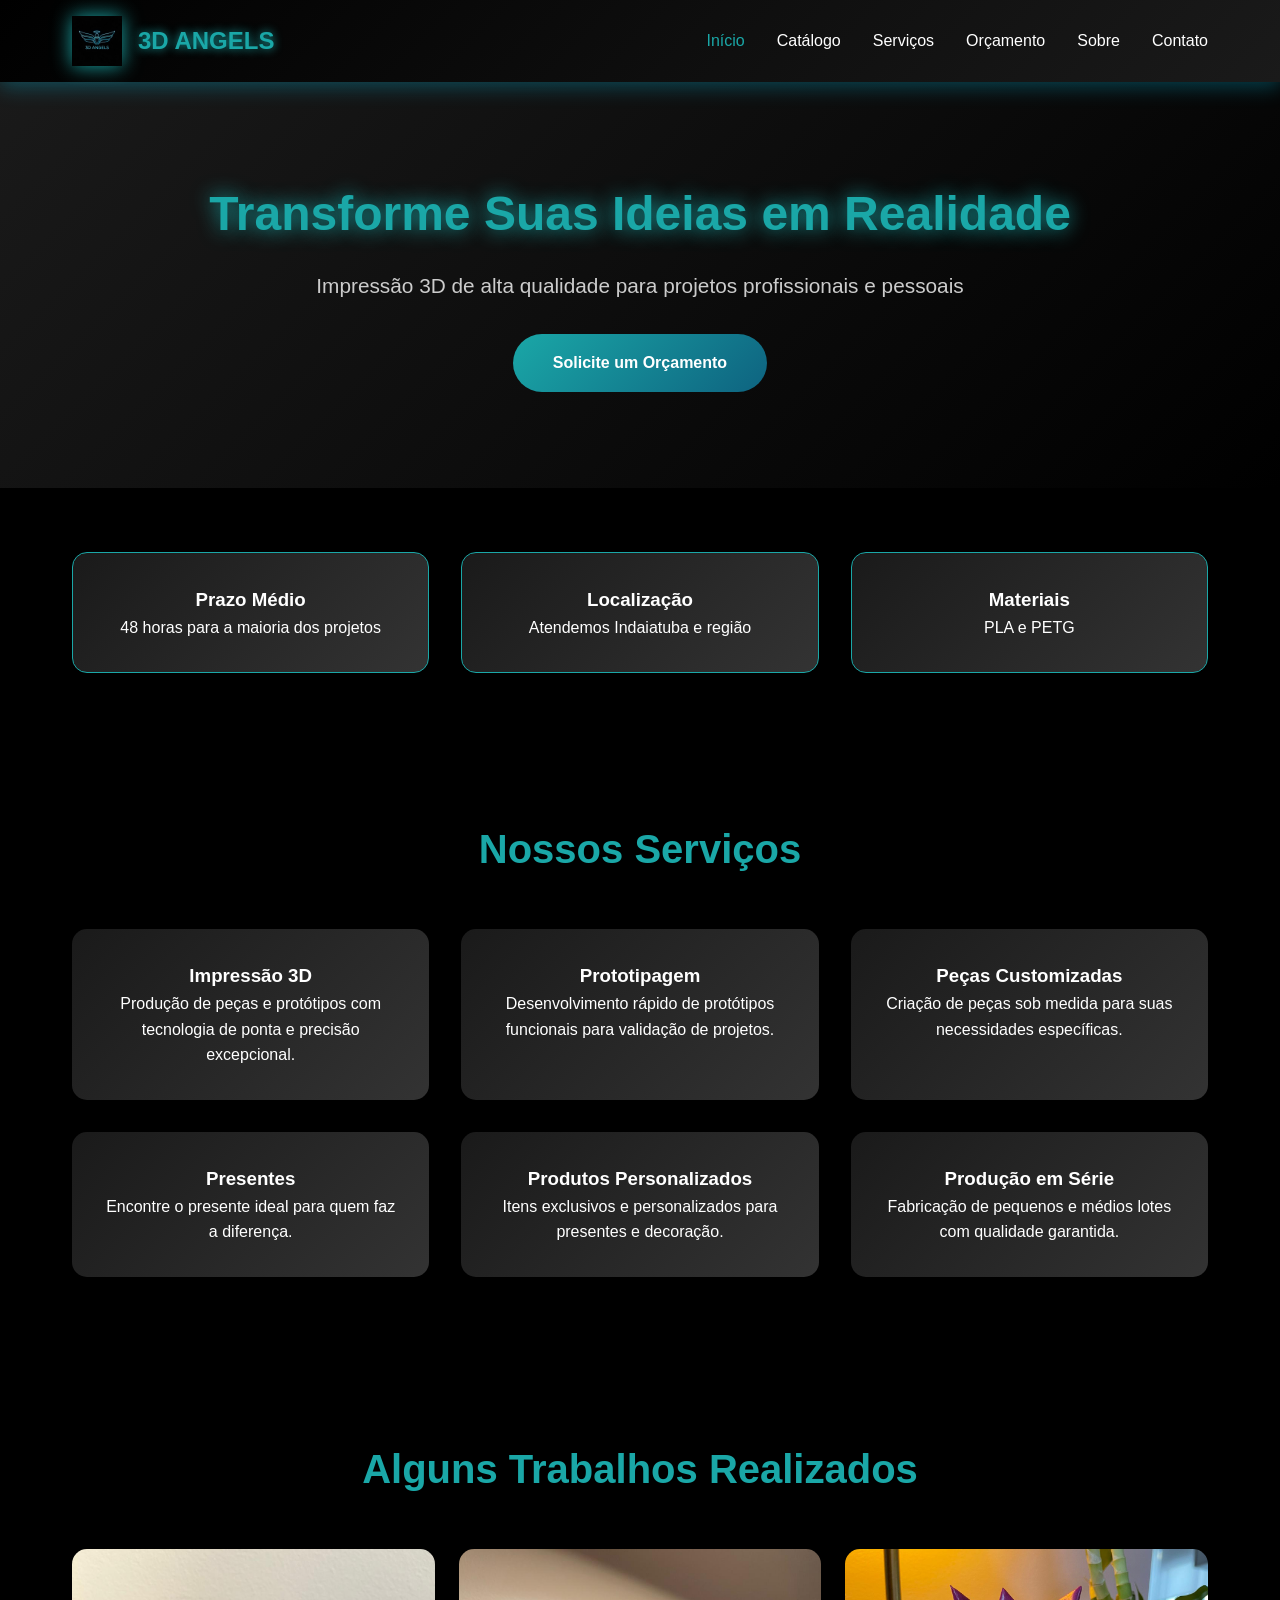
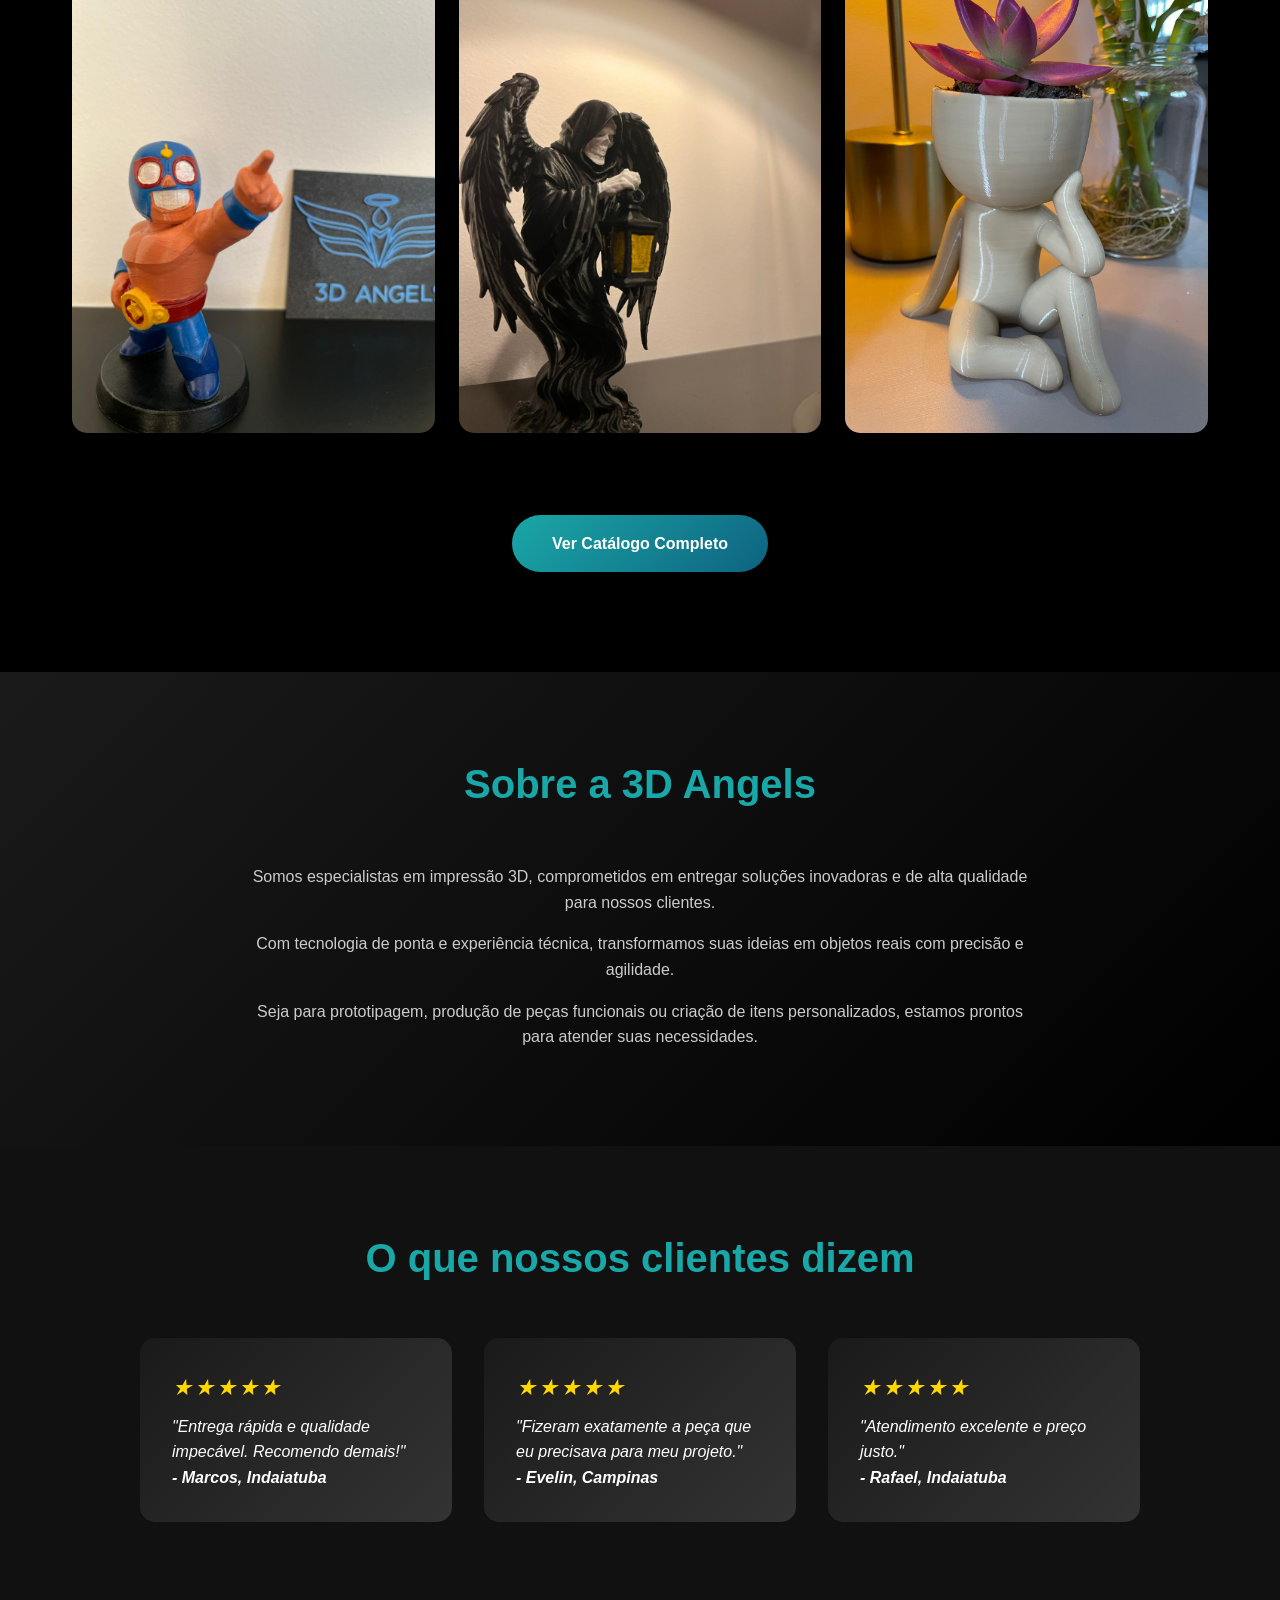
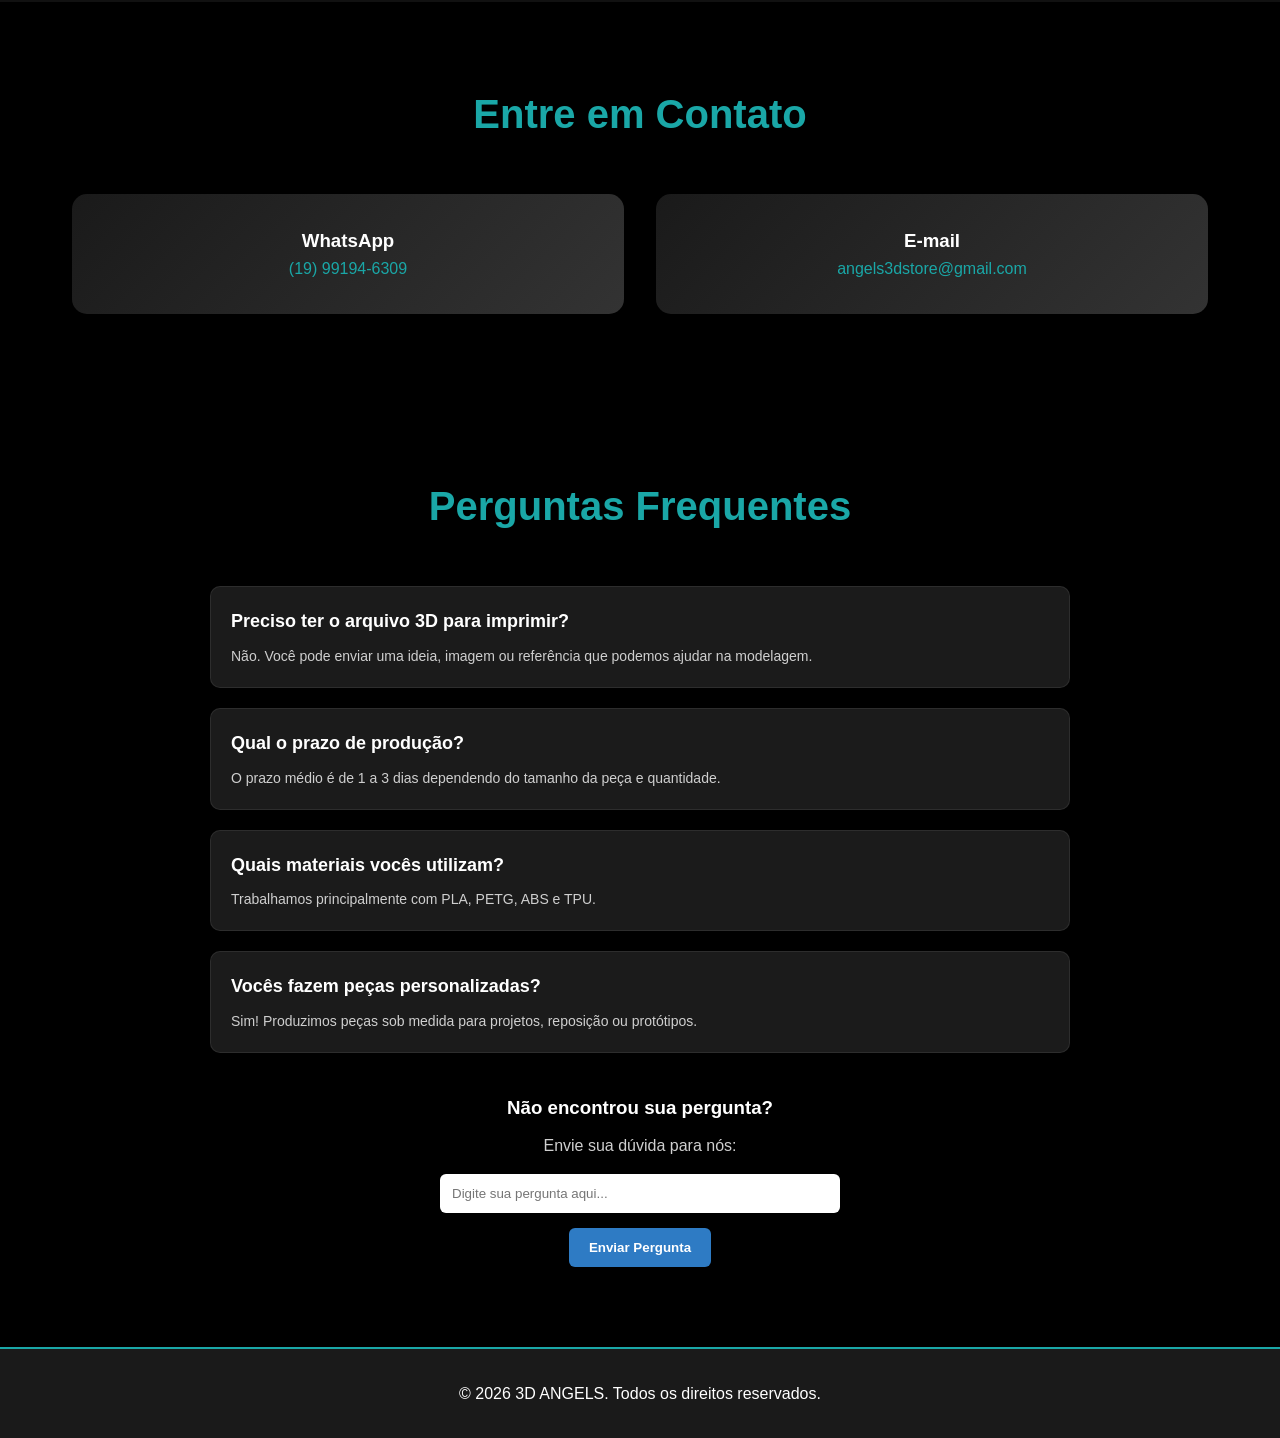
==== commit 9f44f09e: "Update testimonials with correct locations" ====
--- a/index.html
+++ b/index.html
@@ -108,17 +108,17 @@
             <div class="testimonial-card fade-in">
                 <div class="stars">★★★★★</div>
                 <p>"Entrega rápida e qualidade impecável. Recomendo demais!"</p>
-                <strong>- Marcos, Indaiatuba - Sp</strong>
+                <strong>- Marcos, Indaiatuba</strong>
             </div>
             <div class="testimonial-card fade-in">
                 <div class="stars">★★★★★</div>
                 <p>"Fizeram exatamente a peça que eu precisava para meu projeto."</p>
-                <strong>- Evelin, Indaiatuba - Sp</strong>
+                <strong>- Evelin, Campinas</strong>
             </div>
             <div class="testimonial-card fade-in">
                 <div class="stars">★★★★★</div>
                 <p>"Atendimento excelente e preço justo."</p>
-                <strong>- Rafael, Indaiatuba - Sp</strong>
+                <strong>- Rafael, Indaiatuba</strong>
             </div>
         </div>
     </section>
@@ -174,4 +174,3 @@
 
 </body>
 </html>
-
--- a/style.css
+++ b/style.css
@@ -1,4 +1,4 @@
-/* Reset */
+/* ===================== RESET ===================== */
 * {
     margin: 0;
     padding: 0;
@@ -21,7 +21,7 @@
     overflow-x: hidden;
 }
 
-/* Header */
+/* ===================== HEADER ===================== */
 header {
     background: linear-gradient(135deg, var(--black) 0%, var(--dark-gray) 100%);
     padding: 1rem 0;
@@ -71,11 +71,22 @@
     transition: 0.3s;
 }
 
-.nav-links a:hover {
+.nav-links a:hover,
+.nav-links a.active {
     color: var(--neon-blue);
 }
 
-/* Hero */
+.menu-toggle {
+    display: none;
+    background: none;
+    border: none;
+    color: var(--neon-blue);
+    font-size: 1.8rem;
+    cursor: pointer;
+    padding: 0.2rem 0.5rem;
+}
+
+/* ===================== HERO ===================== */
 .hero {
     margin-top: 80px;
     padding: 6rem 2rem;
@@ -87,6 +98,7 @@
     font-size: 3rem;
     color: var(--neon-blue);
     text-shadow: 0 0 20px var(--neon-blue);
+    margin-bottom: 1rem;
 }
 
 .hero p {
@@ -103,97 +115,15 @@
     color: white;
     text-decoration: none;
     font-weight: bold;
-}
-
-/* Sections */
-.services, .contact {
-    padding: 5rem 2rem;
-    max-width: 1200px;
-    margin: auto;
-}
-
-.section-title {
-    text-align: center;
-    font-size: 2.5rem;
-    color: var(--neon-blue);
-    margin-bottom: 3rem;
-}
-
-/* Cards */
-.services-grid, .contact-info {
-    display: grid;
-    grid-template-columns: repeat(auto-fit, minmax(280px, 1fr));
-    gap: 2rem;
-}
-
-.service-card, .contact-card {
-    background: linear-gradient(135deg, var(--dark-gray), var(--light-gray));
-    padding: 2rem;
-    border-radius: 15px;
-    text-align: center;
     transition: 0.3s;
 }
 
-.service-card:hover, .contact-card:hover {
-    transform: translateY(-5px);
-}
-
-/* About */
-.about {
-    padding: 5rem 2rem;
-    background: linear-gradient(135deg, var(--dark-gray), var(--black));
-    text-align: center;
-}
-
-/* Footer */
-footer {
-    background: var(--dark-gray);
-    padding: 2rem;
-    text-align: center;
-    border-top: 2px solid var(--neon-blue);
-}
-
-/* Mobile */
-.menu-toggle {
-    display: none;
-    background: none;
-    border: none;
-    color: var(--neon-blue);
-    font-size: 1.5rem;
-}
-
-@media (max-width: 768px) {
-    .menu-toggle { display: block; }
-
-    .nav-links {
-        display: none;
-        flex-direction: column;
-        background: var(--dark-gray);
-        position: absolute;
-        width: 100%;
-        top: 100%;
-        left: 0;
-        padding: 2rem;
-    }
-
-    .nav-links.active {
-        display: flex;
-    }
-}
-
-/* Animations */
-.fade-in {
-    opacity: 0;
-    transform: translateY(30px);
-    transition: 0.6s;
-}
-
-.fade-in.visible {
-    opacity: 1;
-    transform: translateY(0);
-}
-
-/* Highlights */
+.cta-button:hover {
+    opacity: 0.85;
+    transform: translateY(-2px);
+}
+
+/* ===================== HIGHLIGHTS ===================== */
 .highlights {
     padding: 4rem 2rem;
     max-width: 1200px;
@@ -214,7 +144,39 @@
     border: 1px solid var(--neon-blue);
 }
 
-/* Portfolio */
+/* ===================== SERVIÇOS ===================== */
+.services {
+    padding: 5rem 2rem;
+    max-width: 1200px;
+    margin: auto;
+}
+
+.section-title {
+    text-align: center;
+    font-size: 2.5rem;
+    color: var(--neon-blue);
+    margin-bottom: 3rem;
+}
+
+.services-grid {
+    display: grid;
+    grid-template-columns: repeat(auto-fit, minmax(280px, 1fr));
+    gap: 2rem;
+}
+
+.service-card {
+    background: linear-gradient(135deg, var(--dark-gray), var(--light-gray));
+    padding: 2rem;
+    border-radius: 15px;
+    text-align: center;
+    transition: 0.3s;
+}
+
+.service-card:hover {
+    transform: translateY(-5px);
+}
+
+/* ===================== PORTFÓLIO ===================== */
 .portfolio {
     padding: 5rem 2rem;
     max-width: 1200px;
@@ -237,14 +199,29 @@
     transform: scale(1.05);
 }
 
-.catalogo-btn-container{
-    display:flex;
-    justify-content:center;
-    margin-top:50px;
-    margin-bottom:20px;
-}
-
-/* Testimonials */
+.catalogo-btn-container {
+    display: flex;
+    justify-content: center;
+    margin-top: 50px;
+    margin-bottom: 20px;
+}
+
+/* ===================== SOBRE ===================== */
+.about {
+    padding: 5rem 2rem;
+    background: linear-gradient(135deg, var(--dark-gray), var(--black));
+    text-align: center;
+}
+
+.about-content p {
+    margin-bottom: 1rem;
+    color: #ccc;
+    max-width: 800px;
+    margin-left: auto;
+    margin-right: auto;
+}
+
+/* ===================== DEPOIMENTOS ===================== */
 .testimonials {
     padding: 5rem 2rem;
     background: #111;
@@ -265,8 +242,118 @@
     font-style: italic;
 }
 
-/* Orçamento */
-
+.stars {
+    color: gold;
+    font-size: 1.4rem;
+    margin-bottom: 0.5rem;
+    letter-spacing: 2px;
+}
+
+/* ===================== CONTATO ===================== */
+.contact {
+    padding: 5rem 2rem;
+    max-width: 1200px;
+    margin: auto;
+}
+
+.contact-info {
+    display: grid;
+    grid-template-columns: repeat(auto-fit, minmax(280px, 1fr));
+    gap: 2rem;
+}
+
+.contact-card {
+    background: linear-gradient(135deg, var(--dark-gray), var(--light-gray));
+    padding: 2rem;
+    border-radius: 15px;
+    text-align: center;
+    transition: 0.3s;
+}
+
+.contact-card:hover {
+    transform: translateY(-5px);
+}
+
+.contact-card a {
+    color: var(--neon-blue);
+    text-decoration: none;
+}
+
+/* ===================== FAQ ===================== */
+.faq {
+    padding: 80px 20px;
+    max-width: 900px;
+    margin: auto;
+}
+
+.faq-container {
+    margin-top: 40px;
+    display: flex;
+    flex-direction: column;
+    gap: 20px;
+}
+
+.faq-item {
+    background: #1b1b1b;
+    padding: 20px;
+    border-radius: 10px;
+    border: 1px solid rgba(255, 255, 255, 0.08);
+}
+
+.faq-item h3 {
+    color: #ffffff;
+    font-size: 18px;
+    margin-bottom: 10px;
+}
+
+.faq-item p {
+    color: #cfcfcf;
+    font-size: 14px;
+    line-height: 1.5;
+}
+
+.faq-pergunta {
+    margin-top: 40px;
+    text-align: center;
+}
+
+.faq-pergunta h3 {
+    color: #ffffff;
+    margin-bottom: 10px;
+}
+
+.faq-pergunta p {
+    color: #cfcfcf;
+    margin-bottom: 15px;
+}
+
+.faq-pergunta input {
+    width: 100%;
+    max-width: 400px;
+    padding: 12px;
+    border-radius: 6px;
+    border: none;
+    margin-bottom: 15px;
+    display: block;
+    margin-left: auto;
+    margin-right: auto;
+}
+
+.faq-pergunta button {
+    background: #2e7bc4;
+    color: white;
+    border: none;
+    padding: 12px 20px;
+    border-radius: 6px;
+    cursor: pointer;
+    font-weight: bold;
+}
+
+.faq-pergunta button:hover {
+    background: #0d2c49;
+}
+
+/* ===================== ORÇAMENTO ===================== */
 .orcamento {
     padding: 5rem 2rem;
     max-width: 1200px;
@@ -295,6 +382,12 @@
     display: flex;
     flex-direction: column;
     margin-bottom: 1.2rem;
+}
+
+.form-group label {
+    margin-bottom: 0.4rem;
+    color: #ccc;
+    font-size: 0.9rem;
 }
 
 .form-group input,
@@ -305,6 +398,7 @@
     border: none;
     background: #222;
     color: white;
+    font-size: 1rem;
 }
 
 .form-group textarea {
@@ -321,16 +415,26 @@
 .cta-button.full {
     width: 100%;
     margin-top: 1rem;
+    border: none;
+    cursor: pointer;
+    font-size: 1rem;
+    text-align: center;
 }
 
 .orcamento-info {
     background: linear-gradient(135deg, #1a4fff, #0033cc);
     padding: 2rem;
     border-radius: 20px;
+    height: fit-content;
 }
 
 .orcamento-info h3 {
     margin-bottom: 1rem;
+    margin-top: 1rem;
+}
+
+.orcamento-info h3:first-child {
+    margin-top: 0;
 }
 
 .orcamento-info ul {
@@ -340,351 +444,364 @@
 
 .orcamento-info li {
     margin-bottom: 0.5rem;
-}
-/* Estrela comentarios*/
-.stars {
-    color: gold;
-    font-size: 1.4rem;
+    padding-left: 0.5rem;
+}
+
+.orcamento-info li::before {
+    content: "✔ ";
+    color: #aef;
+}
+
+.whatsapp-helper {
+    color: #ccc;
+    font-size: 0.9rem;
     margin-bottom: 0.5rem;
-    letter-spacing: 2px;
-}
-
-/*-- CATALOGO  --*/
-
-    
-    
-/* ================= CATALOGO ================= */
-.catalogo{
-    padding:80px 20px;
-    max-width:1200px;
-    margin:auto;
-    text-align:center;
-    }
-    
-    .catalogo .section-title{
-    font-size:32px;
-    margin-bottom:20px;
-    color:#ffffff;
-    }
-    
-    
-    /* ================= ABAS ================= */
-    .catalogo-tabs{
-    display:flex;
-    justify-content:center;
-    gap:15px;
-    margin-top:20px;
-    margin-bottom:30px;
-    flex-wrap:wrap;
-    }
-    
-    .tab-btn{
-    padding:10px 20px;
-    border:none;
-    background:#1f1f1f;
-    color:#ffffff;
-    cursor:pointer;
-    border-radius:6px;
-    font-weight:500;
-    transition:0.3s;
-    }
-    
-    .tab-btn:hover{
-    background:#333;
-    }
-    
-    .tab-btn.active{
-    background:#25D366;
-    color:#000;
-    }
-    
-    
-    /* ================= GRID ================= */
-    .catalogo-grid{
-    margin-top:20px;
-    }
-    
-    /* cada categoria vira o grid */
-    .categoria{
-    display:none;
-    grid-template-columns:repeat(auto-fit,minmax(260px,1fr));
-    gap:30px;
-    }
-    
-    .categoria.active{
-    display:grid;
-    }
-    
-    
-    /* ================= PRODUTO ================= */
-    .produto{
-    background:#1b1b1b;
-    border-radius:12px;
-    padding:20px;
-    box-shadow:0 0 10px rgba(0,0,0,0.4);
-    transition:0.3s;
-    }
-    
-    .produto:hover{
-    transform:translateY(-5px);
-    box-shadow:0 10px 20px rgba(0,0,0,0.6);
-    }
-    
-    .produto img{
-    width:100%;
-    height:200px;
-    object-fit:cover;
-    border-radius:8px;
-    margin-bottom:15px;
-    }
-    
-    .produto h3{
-    color:#ffffff;
-    font-size:18px;
-    margin-bottom:10px;
-    }
-    
-    .produto p{
-    color:#ccc;
-    font-size:14px;
-    margin-bottom:15px;
-    }
-    
-    
-    /* ================= PREÇO ================= */
-    .produto-preco{
-    color:#25D366;
-    font-size:20px;
-    font-weight:bold;
-    margin-bottom:15px;
-    }
-    
-    
-    /* ================= BOTÃO ================= */
-    .produto button{
-    background:#25D366;
-    border:none;
-    padding:10px;
-    width:100%;
-    border-radius:6px;
-    cursor:pointer;
-    font-weight:bold;
-    transition:0.3s;
-    }
-    
-    .produto button:hover{
-    background:#1ebe5d;
-    }
-/* ================= ANIMAÇÃO DAS ABAS ================= */
-.categoria{
-    opacity:0;
-    transform:translateY(10px) scale(0.98);
-    transition:opacity 0.4s ease, transform 0.4s ease;
-    position:absolute;
-    width:100%;
-    left:0;
-    top:0;
-    }
-    
-    .catalogo-grid{
-    position:relative;
-    min-height:400px;
-    }
-    
-    /* quando ativa */
-    .categoria.active{
-    opacity:1;
-    transform:translateY(0) scale(1);
-    position:relative;
-    }
-    
-    
-    /* ================= BADGE MAIS VENDIDO ================= */
-    .produto{
-    position:relative;
-    }
-    
-    .badge{
-    position:absolute;
-    top:10px;
-    left:10px;
-    background:#ff3b3b;
-    color:#fff;
-    font-size:12px;
-    padding:5px 10px;
-    border-radius:20px;
-    font-weight:bold;
-    }
-    
-    
-    /* ================= EFEITO EXTRA ================= */
-    .produto:hover{
-    transform:translateY(-6px) scale(1.02);
-    }
-    
-    
-    /* animação leve no botão */
-    .produto button{
-    transition:0.2s;
-    }
-    
-    .produto button:active{
-    transform:scale(0.95);
-}
-
-/* ================= ANIMAÇÃO DAS ABAS ================= */
-.categoria{
-opacity:0;
-transform:translateY(10px) scale(0.98);
-transition:opacity 0.4s ease, transform 0.4s ease;
-position:absolute;
-width:100%;
-left:0;
-top:0;
-}
-
-.catalogo-grid{
-position:relative;
-min-height:400px;
-}
-
-/* quando ativa */
-.categoria.active{
-opacity:1;
-transform:translateY(0) scale(1);
-position:relative;
-}
-
-
-/* ================= BADGE MAIS VENDIDO ================= */
-.produto{
-position:relative;
-}
-
-.badge{
-position:absolute;
-top:10px;
-left:10px;
-background:#ff3b3b;
-color:#fff;
-font-size:12px;
-padding:5px 10px;
-border-radius:20px;
-font-weight:bold;
-}
-
-
-/* ================= EFEITO EXTRA ================= */
-.produto:hover{
-transform:translateY(-6px) scale(1.02);
-}
-
-
-/* animação leve no botão */
-.produto button{
-transition:0.2s;
-}
-
-.produto button:active{
-transform:scale(0.95);
-}
-
-/*____________________FINAL CATALOGO________________________________ */
-
-
-/* FAQ */
-
-.faq{
-    padding:80px 20px;
-    max-width:900px;
-    margin:auto;
-    }
-    
-    .faq-container{
-    margin-top:40px;
-    display:flex;
-    flex-direction:column;
-    gap:20px;
-    }
-    
-    .faq-item{
-    background:#1b1b1b;
-    padding:20px;
-    border-radius:10px;
-    border:1px solid rgba(255,255,255,0.08);
-    }
-    
-    .faq-item h3{
-    color:#ffffff;
-    font-size:18px;
-    margin-bottom:10px;
-    }
-    
-    .faq-item p{
-    color:#cfcfcf;
-    font-size:14px;
-    line-height:1.5;
-    }
-    
-    .faq-pergunta{
-        margin-top:40px;
-        text-align:center;
-        }
-        
-        .faq-pergunta h3{
-        color:#ffffff;
-        margin-bottom:10px;
-        }
-        
-        .faq-pergunta p{
-        color:#cfcfcf;
-        margin-bottom:15px;
-        }
-        
-        .faq-pergunta input{
-        width:100%;
-        max-width:400px;
-        padding:12px;
-        border-radius:6px;
-        border:none;
-        margin-bottom:15px;
-        }
-        
-        .faq-pergunta button{
-        background:#2e7bc4;
-        color:white;
-        border:none;
-        padding:12px 20px;
-        border-radius:6px;
-        cursor:pointer;
-        font-weight:bold;
-        }
-        
-        .faq-pergunta button:hover{
-        background:#0d2c49;
-        }
-/*--- Whatsapp float---*/
-        .whatsapp-float{
-            position:fixed;
-            bottom:25px;
-            right:25px;
-            width:60px;
-            height:60px;
-            background:#063d1a;
-            border-radius:50%;
-            display:flex;
-            align-items:center;
-            justify-content:center;
-            box-shadow:0 8px 20px rgba(0,0,0,0.3);
-            z-index:999;
-            transition:0.3s;
-            }
-            
-            .whatsapp-float img{
-            width:32px;
-            height:32px;
-            }
-            
-            .whatsapp-float:hover{
-            transform:scale(1.1);
-            }        
+}
+
+/* ===================== CATÁLOGO ===================== */
+.catalogo {
+    padding: 80px 20px;
+    max-width: 1200px;
+    margin: auto;
+    text-align: center;
+}
+
+.catalogo .section-title {
+    font-size: 32px;
+    margin-bottom: 20px;
+    color: #ffffff;
+}
+
+.catalogo-tabs {
+    display: flex;
+    justify-content: center;
+    gap: 15px;
+    margin-top: 20px;
+    margin-bottom: 30px;
+    flex-wrap: wrap;
+}
+
+.tab-btn {
+    padding: 10px 20px;
+    border: none;
+    background: #1f1f1f;
+    color: #ffffff;
+    cursor: pointer;
+    border-radius: 6px;
+    font-weight: 500;
+    transition: 0.3s;
+}
+
+.tab-btn:hover {
+    background: #333;
+}
+
+.tab-btn.active {
+    background: #25D366;
+    color: #000;
+}
+
+.catalogo-grid {
+    position: relative;
+    min-height: 400px;
+    margin-top: 20px;
+}
+
+.categoria {
+    display: none;
+    grid-template-columns: repeat(auto-fit, minmax(260px, 1fr));
+    gap: 30px;
+    opacity: 0;
+    transform: translateY(10px) scale(0.98);
+    transition: opacity 0.4s ease, transform 0.4s ease;
+    position: absolute;
+    width: 100%;
+    left: 0;
+    top: 0;
+}
+
+.categoria.active {
+    display: grid;
+    opacity: 1;
+    transform: translateY(0) scale(1);
+    position: relative;
+}
+
+.produto {
+    background: #1b1b1b;
+    border-radius: 12px;
+    padding: 20px;
+    box-shadow: 0 0 10px rgba(0, 0, 0, 0.4);
+    transition: 0.3s;
+    position: relative;
+}
+
+.produto:hover {
+    transform: translateY(-6px) scale(1.02);
+    box-shadow: 0 10px 20px rgba(0, 0, 0, 0.6);
+}
+
+.produto img {
+    width: 100%;
+    height: 200px;
+    object-fit: cover;
+    border-radius: 8px;
+    margin-bottom: 15px;
+}
+
+.produto h3 {
+    color: #ffffff;
+    font-size: 18px;
+    margin-bottom: 10px;
+}
+
+.produto p {
+    color: #ccc;
+    font-size: 14px;
+    margin-bottom: 15px;
+}
+
+.produto-preco {
+    color: #25D366;
+    font-size: 20px;
+    font-weight: bold;
+    margin-bottom: 15px;
+}
+
+.produto button {
+    background: #25D366;
+    border: none;
+    padding: 10px;
+    width: 100%;
+    border-radius: 6px;
+    cursor: pointer;
+    font-weight: bold;
+    transition: 0.2s;
+}
+
+.produto button:hover {
+    background: #1ebe5d;
+}
+
+.produto button:active {
+    transform: scale(0.95);
+}
+
+.badge {
+    position: absolute;
+    top: 10px;
+    left: 10px;
+    background: #ff3b3b;
+    color: #fff;
+    font-size: 12px;
+    padding: 5px 10px;
+    border-radius: 20px;
+    font-weight: bold;
+}
+
+/* ===================== WHATSAPP FLUTUANTE ===================== */
+.whatsapp-float {
+    position: fixed;
+    bottom: 25px;
+    right: 25px;
+    width: 60px;
+    height: 60px;
+    background: #063d1a;
+    border-radius: 50%;
+    display: flex;
+    align-items: center;
+    justify-content: center;
+    box-shadow: 0 8px 20px rgba(0, 0, 0, 0.3);
+    z-index: 999;
+    transition: 0.3s;
+}
+
+.whatsapp-float img {
+    width: 32px;
+    height: 32px;
+}
+
+.whatsapp-float:hover {
+    transform: scale(1.1);
+}
+
+/* ===================== ANIMAÇÕES ===================== */
+.fade-in {
+    opacity: 0;
+    transform: translateY(30px);
+    transition: 0.6s;
+}
+
+.fade-in.visible {
+    opacity: 1;
+    transform: translateY(0);
+}
+
+/* ===================== FOOTER ===================== */
+footer {
+    background: var(--dark-gray);
+    padding: 2rem;
+    text-align: center;
+    border-top: 2px solid var(--neon-blue);
+}
+
+/* ===================== RESPONSIVE MOBILE ===================== */
+@media (max-width: 768px) {
+
+    /* --- Menu hambúrguer --- */
+    .menu-toggle {
+        display: block;
+    }
+
+    .nav-links {
+        display: none;
+        flex-direction: column;
+        gap: 0;
+        background: var(--dark-gray);
+        position: absolute;
+        width: 100%;
+        top: 100%;
+        left: 0;
+        padding: 1rem 0;
+        border-top: 1px solid var(--neon-blue);
+        box-shadow: 0 8px 20px rgba(0,0,0,0.5);
+    }
+
+    .nav-links.active {
+        display: flex;
+    }
+
+    .nav-links li {
+        width: 100%;
+    }
+
+    .nav-links a {
+        display: block;
+        padding: 0.9rem 2rem;
+        font-size: 1rem;
+        border-bottom: 1px solid rgba(255,255,255,0.06);
+    }
+
+    .nav-links a:hover {
+        background: rgba(26, 167, 167, 0.1);
+        color: var(--neon-blue);
+    }
+
+    /* --- Hero --- */
+    .hero {
+        padding: 5rem 1.5rem 3rem;
+    }
+
+    .hero h1 {
+        font-size: 1.8rem;
+    }
+
+    .hero p {
+        font-size: 1rem;
+    }
+
+    .cta-button {
+        padding: 0.8rem 2rem;
+        font-size: 0.95rem;
+    }
+
+    /* --- Highlights --- */
+    .highlights {
+        padding: 2rem 1rem;
+    }
+
+    .highlights-grid {
+        grid-template-columns: 1fr;
+        gap: 1rem;
+    }
+
+    /* --- Serviços --- */
+    .services {
+        padding: 3rem 1rem;
+    }
+
+    .services-grid {
+        grid-template-columns: 1fr;
+        gap: 1rem;
+    }
+
+    .section-title {
+        font-size: 1.8rem;
+        margin-bottom: 1.5rem;
+    }
+
+    /* --- Portfólio --- */
+    .portfolio {
+        padding: 3rem 1rem;
+    }
+
+    .portfolio-grid {
+        grid-template-columns: 1fr;
+        gap: 1rem;
+    }
+
+    /* --- Sobre --- */
+    .about {
+        padding: 3rem 1.5rem;
+    }
+
+    /* --- Depoimentos --- */
+    .testimonials {
+        padding: 3rem 1rem;
+    }
+
+    .testimonials-grid {
+        grid-template-columns: 1fr;
+        gap: 1rem;
+    }
+
+    /* --- Contato --- */
+    .contact {
+        padding: 3rem 1rem;
+    }
+
+    .contact-info {
+        grid-template-columns: 1fr;
+        gap: 1rem;
+    }
+
+    /* --- FAQ --- */
+    .faq {
+        padding: 3rem 1rem;
+    }
+
+    /* --- Orçamento --- */
+    .orcamento {
+        padding: 5rem 1rem 3rem;
+    }
+
+    .orcamento-container {
+        grid-template-columns: 1fr;
+    }
+
+    .orcamento-info {
+        order: -1;
+    }
+
+    .form-row {
+        grid-template-columns: 1fr;
+    }
+
+    /* --- Catálogo --- */
+    .catalogo {
+        padding: 5rem 1rem 3rem;
+    }
+
+    .catalogo .section-title {
+        font-size: 1.8rem;
+    }
+
+    .categoria {
+        grid-template-columns: 1fr;
+    }
+
+    .tab-btn {
+        padding: 10px 16px;
+        font-size: 0.9rem;
+    }
+}
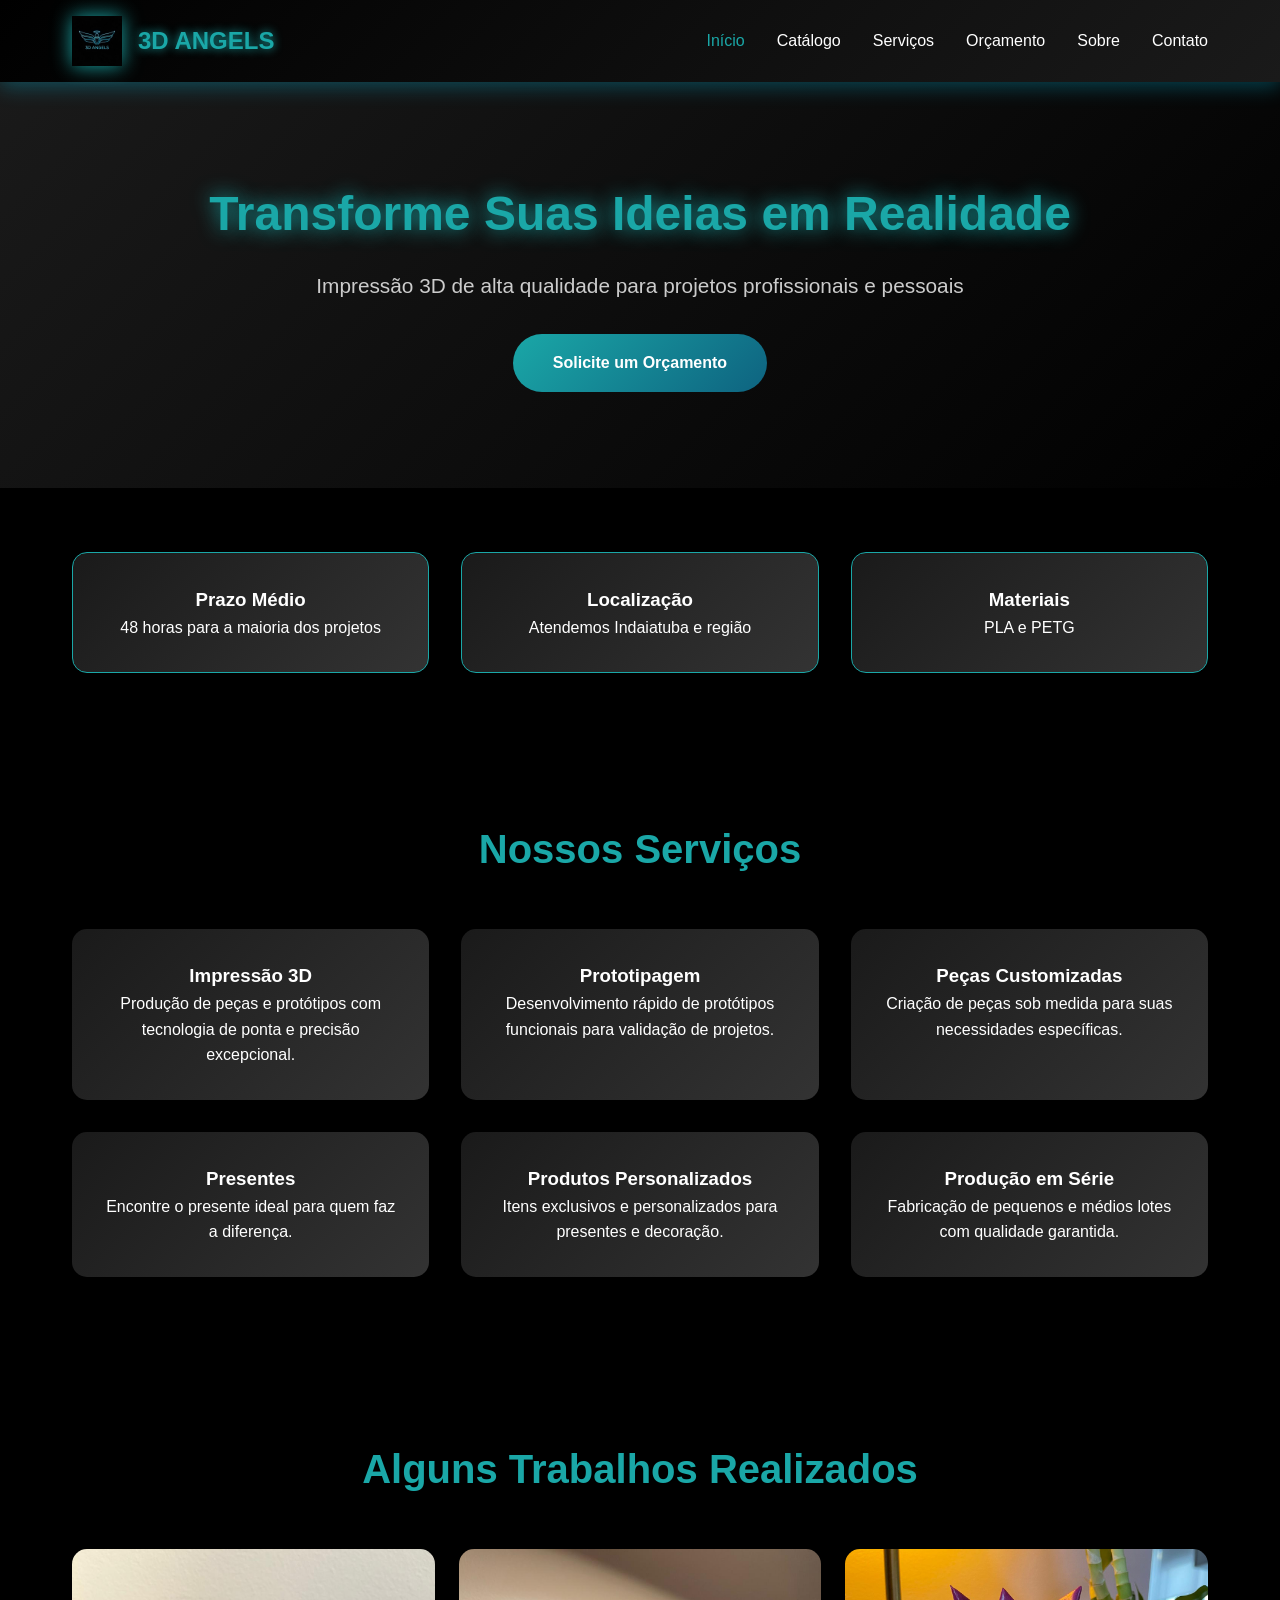
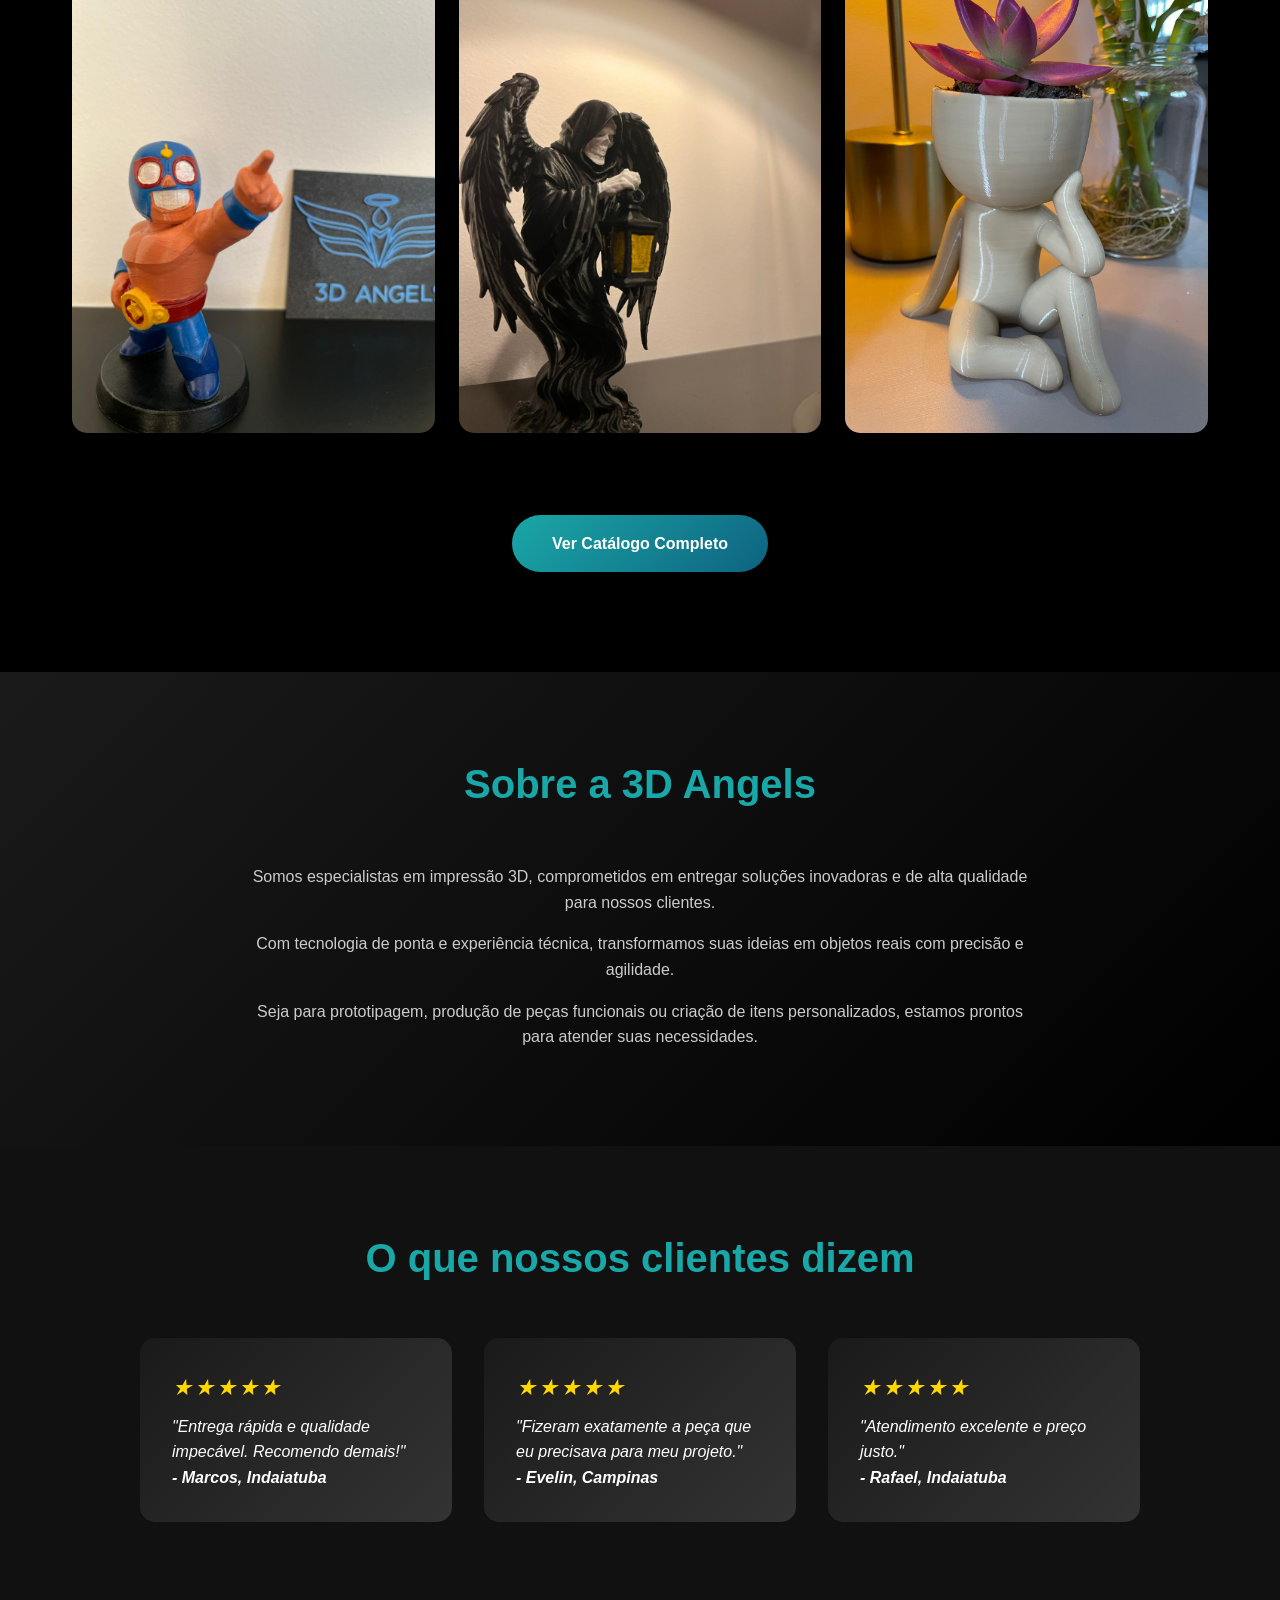
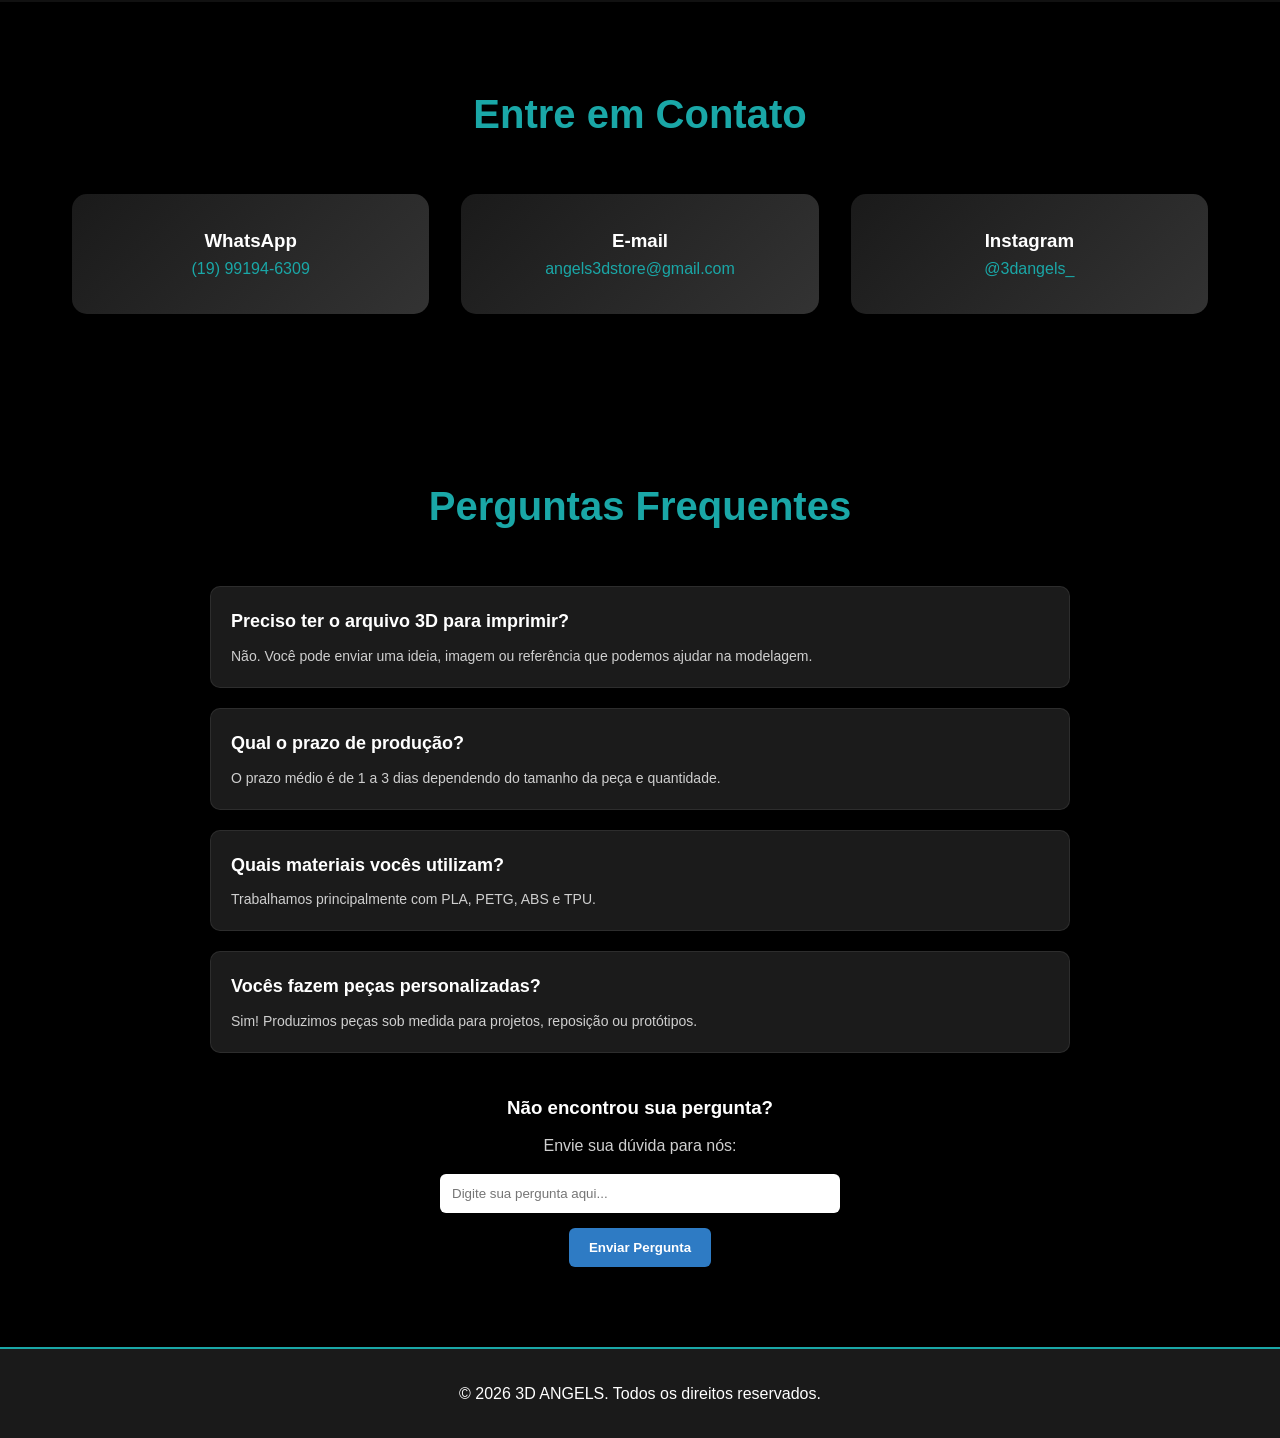
==== commit 8d118e33: "Add Instagram contact information to index.html" ====
--- a/index.html
+++ b/index.html
@@ -134,6 +134,10 @@
                 <h3>E-mail</h3>
                 <a href="mailto:angels3dstore@gmail.com">angels3dstore@gmail.com</a>
             </div>
+            <div class="contact-card fade-in">
+                <h3>Instagram</h3>
+                <a href="https://www.instagram.com/3dangels_" target="_blank">@3dangels_</a>
+            </div>
         </div>
     </section>
 
--- a/style.css
+++ b/style.css
@@ -355,17 +355,53 @@
 
 /* ===================== ORÇAMENTO ===================== */
 .orcamento {
-    padding: 5rem 2rem;
-    max-width: 1200px;
+    padding: 5rem 2rem 3rem;
+    max-width: 700px;
     margin: auto;
 }
 
-.orcamento-container {
-    display: grid;
-    grid-template-columns: 2fr 1fr;
-    gap: 2rem;
-}
-
+/* Dicas */
+.orcamento-dicas {
+    display: flex;
+    gap: 1.5rem;
+    margin-bottom: 2rem;
+    flex-wrap: wrap;
+}
+
+.dica-bloco {
+    flex: 1;
+    min-width: 220px;
+    background: linear-gradient(135deg, #1a4fff, #0033cc);
+    padding: 1.5rem;
+    border-radius: 16px;
+}
+
+.dica-bloco h4 {
+    font-size: 1rem;
+    margin-bottom: 1rem;
+    color: #fff;
+}
+
+.dica-bloco ul {
+    list-style: none;
+    padding: 0;
+}
+
+.dica-bloco ul li {
+    margin-bottom: 0.5rem;
+    font-size: 0.9rem;
+    color: #dde;
+}
+
+.materiais-grid {
+    display: flex;
+    flex-direction: column;
+    gap: 0.5rem;
+    font-size: 0.9rem;
+    color: #dde;
+}
+
+/* Formulário */
 .orcamento-form {
     background: #111;
     padding: 2rem;
@@ -375,7 +411,7 @@
 .form-row {
     display: grid;
     grid-template-columns: 1fr 1fr;
-    gap: 1.5rem;
+    gap: 1rem;
 }
 
 .form-group {
@@ -386,23 +422,33 @@
 
 .form-group label {
     margin-bottom: 0.4rem;
-    color: #ccc;
-    font-size: 0.9rem;
+    color: #aaa;
+    font-size: 0.88rem;
+    text-transform: uppercase;
+    letter-spacing: 0.5px;
 }
 
 .form-group input,
 .form-group select,
 .form-group textarea {
-    padding: 0.8rem;
+    padding: 0.85rem 1rem;
     border-radius: 10px;
-    border: none;
-    background: #222;
+    border: 1px solid #333;
+    background: #1a1a1a;
     color: white;
     font-size: 1rem;
+    transition: border 0.2s;
+}
+
+.form-group input:focus,
+.form-group select:focus,
+.form-group textarea:focus {
+    outline: none;
+    border-color: var(--neon-blue);
 }
 
 .form-group textarea {
-    min-height: 120px;
+    min-height: 130px;
     resize: vertical;
 }
 
@@ -410,55 +456,35 @@
     border: 2px dashed #444;
     padding: 1rem;
     background: transparent;
+    cursor: not-allowed;
+    opacity: 0.6;
+}
+
+.upload-box small {
+    margin-top: 0.4rem;
+    color: #666;
+    font-size: 0.8rem;
+}
+
+.whatsapp-helper {
+    color: #888;
+    font-size: 0.88rem;
+    margin-bottom: 0.8rem;
+    text-align: center;
 }
 
 .cta-button.full {
     width: 100%;
-    margin-top: 1rem;
     border: none;
     cursor: pointer;
-    font-size: 1rem;
-    text-align: center;
-}
-
-.orcamento-info {
-    background: linear-gradient(135deg, #1a4fff, #0033cc);
-    padding: 2rem;
-    border-radius: 20px;
-    height: fit-content;
-}
-
-.orcamento-info h3 {
-    margin-bottom: 1rem;
-    margin-top: 1rem;
-}
-
-.orcamento-info h3:first-child {
-    margin-top: 0;
-}
-
-.orcamento-info ul {
-    list-style: none;
-    padding-left: 0;
-}
-
-.orcamento-info li {
-    margin-bottom: 0.5rem;
-    padding-left: 0.5rem;
-}
-
-.orcamento-info li::before {
-    content: "✔ ";
-    color: #aef;
-}
-
-.whatsapp-helper {
-    color: #ccc;
-    font-size: 0.9rem;
-    margin-bottom: 0.5rem;
+    font-size: 1.05rem;
+    text-align: center;
+    padding: 1rem;
+    border-radius: 50px;
 }
 
 /* ===================== CATÁLOGO ===================== */
+
 .catalogo {
     padding: 80px 20px;
     max-width: 1200px;
@@ -775,12 +801,18 @@
         padding: 5rem 1rem 3rem;
     }
 
-    .orcamento-container {
-        grid-template-columns: 1fr;
-    }
-
-    .orcamento-info {
-        order: -1;
+    .orcamento-dicas {
+        flex-direction: column;
+        gap: 1rem;
+    }
+
+    .dica-bloco {
+        min-width: unset;
+        width: 100%;
+    }
+
+    .orcamento-form {
+        padding: 1.5rem 1rem;
     }
 
     .form-row {
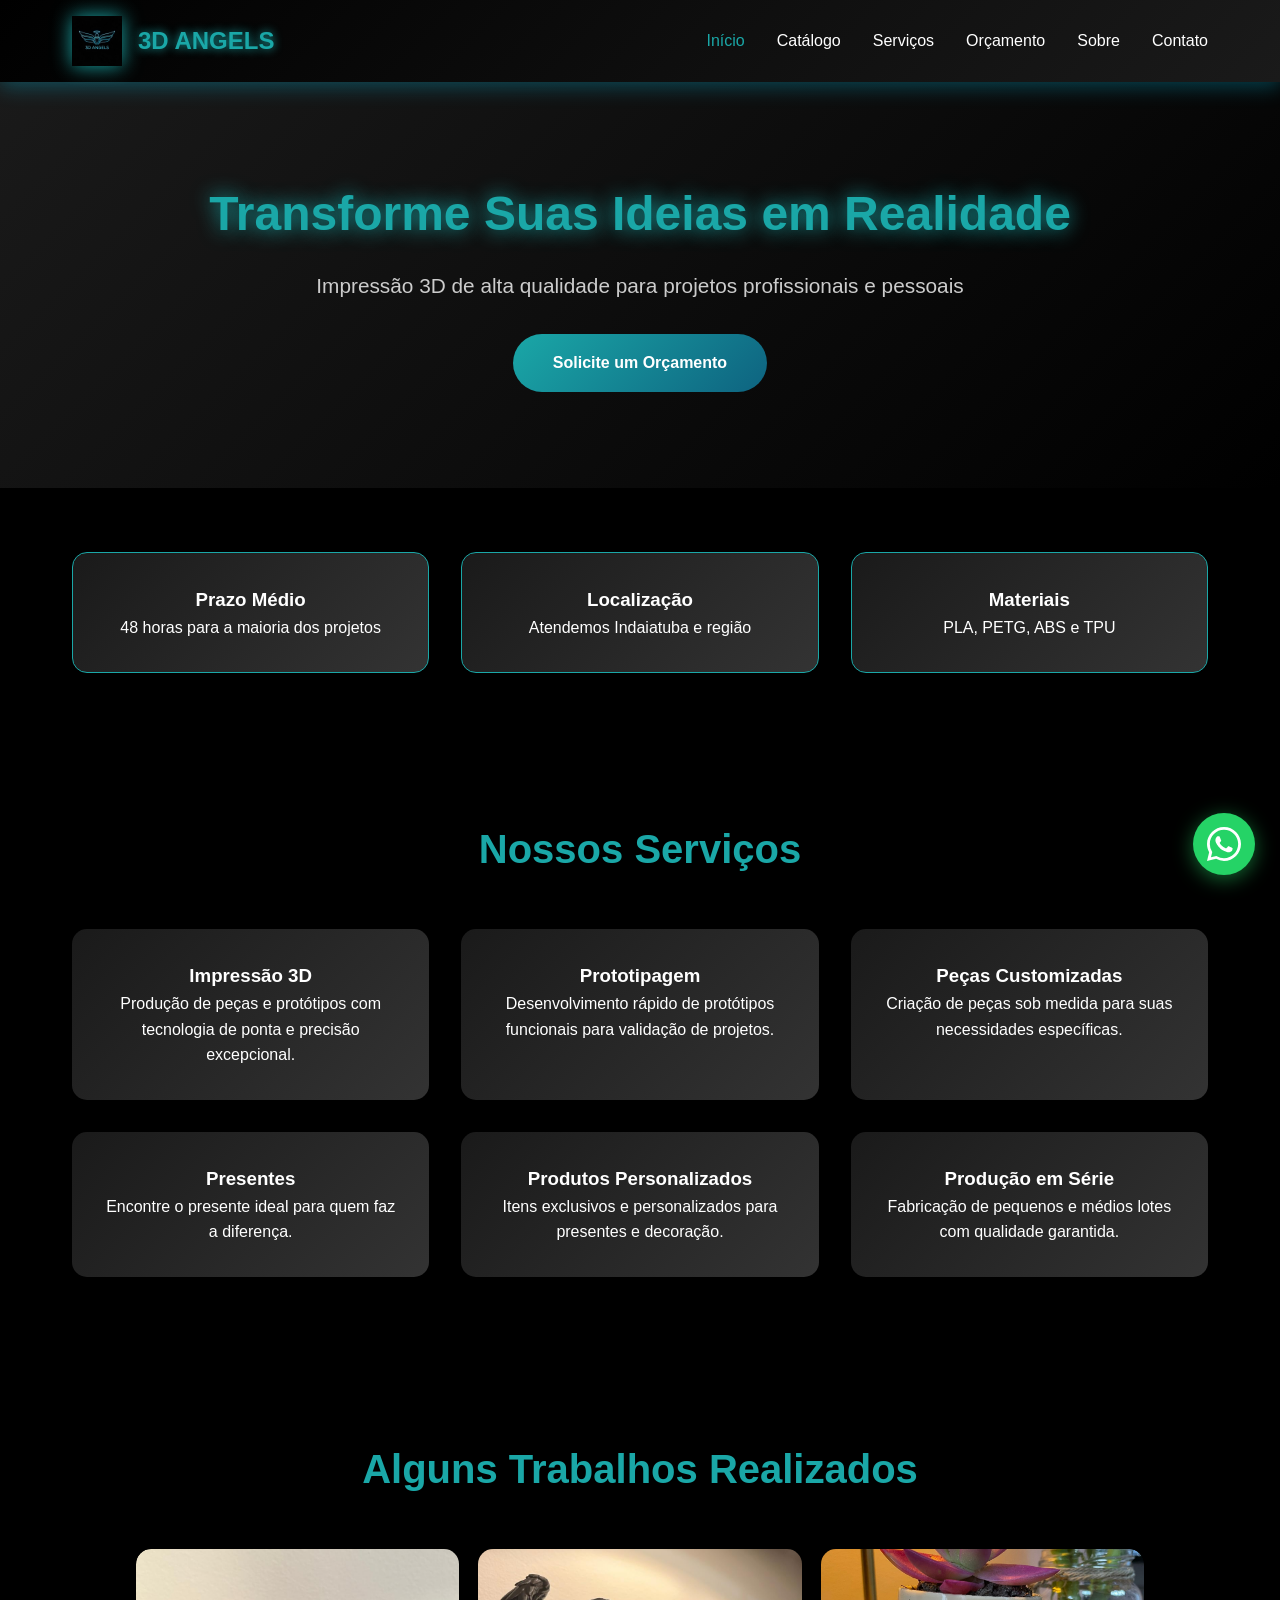
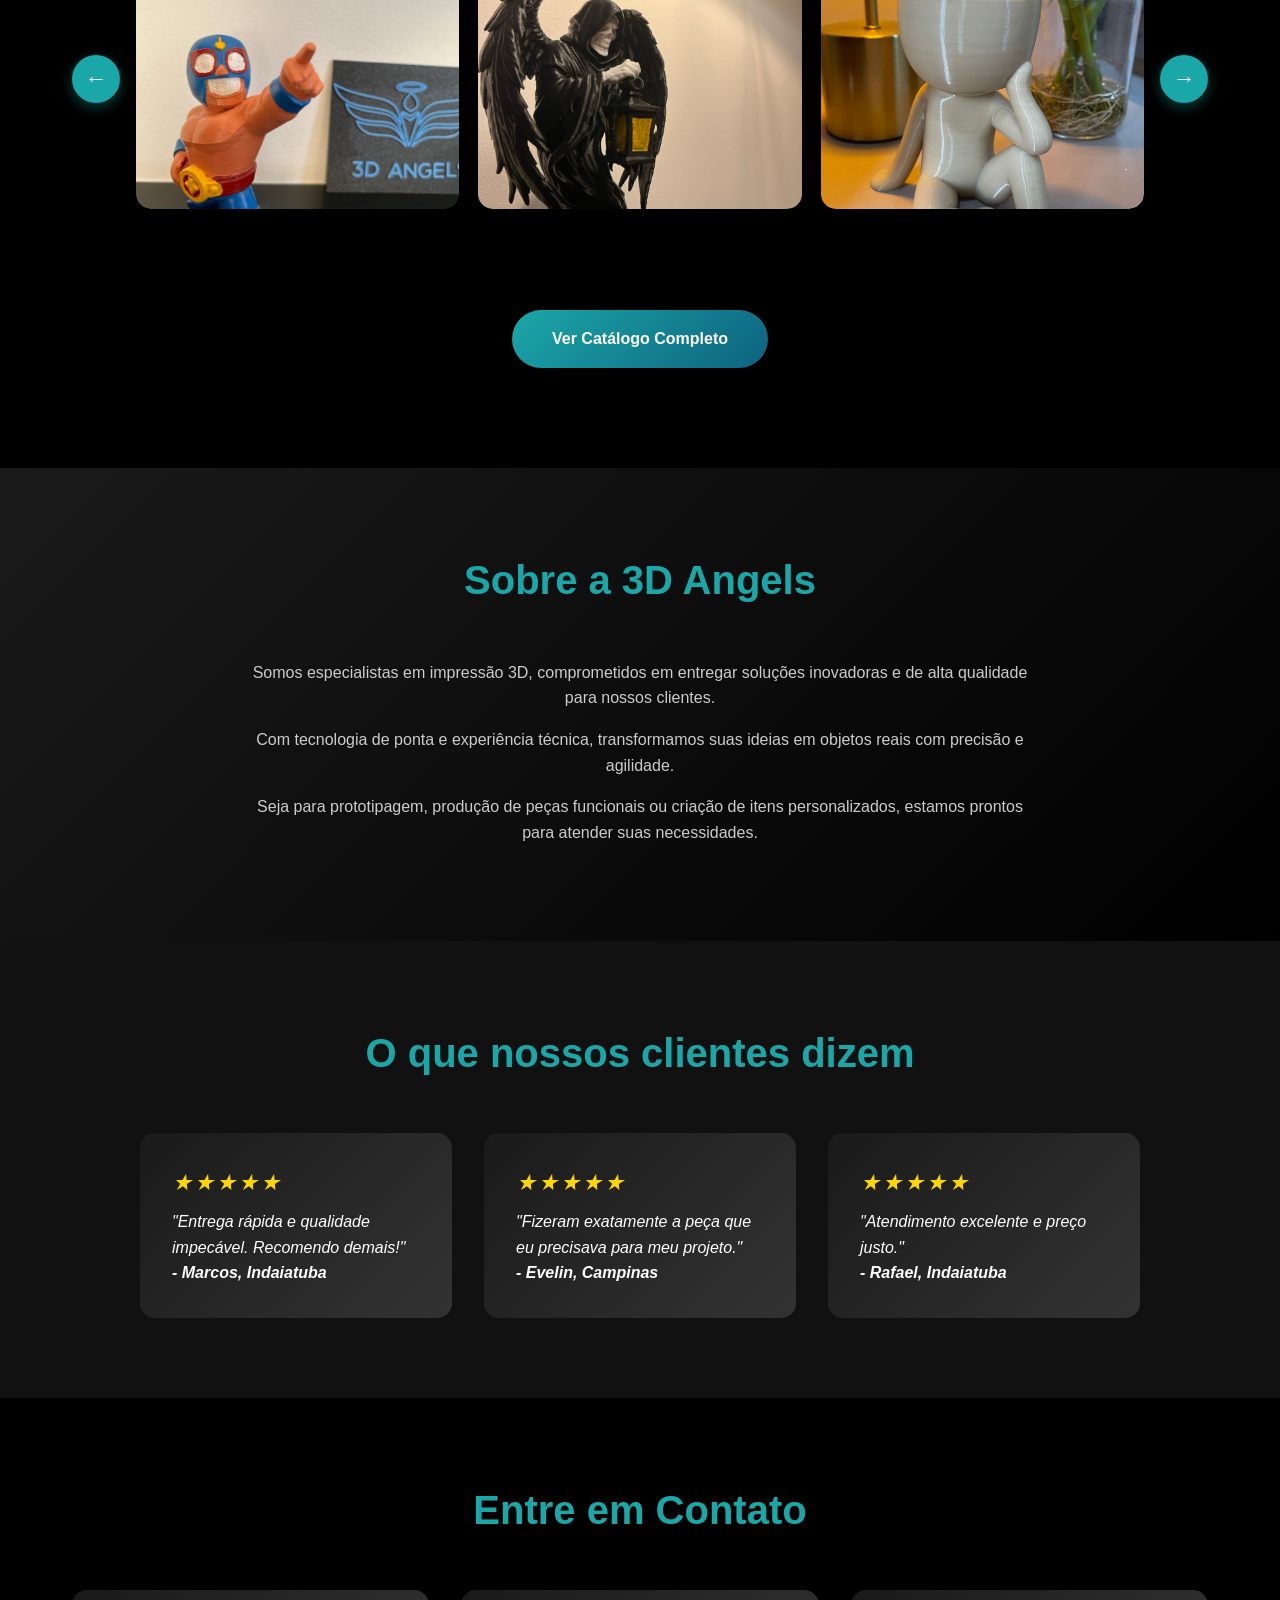
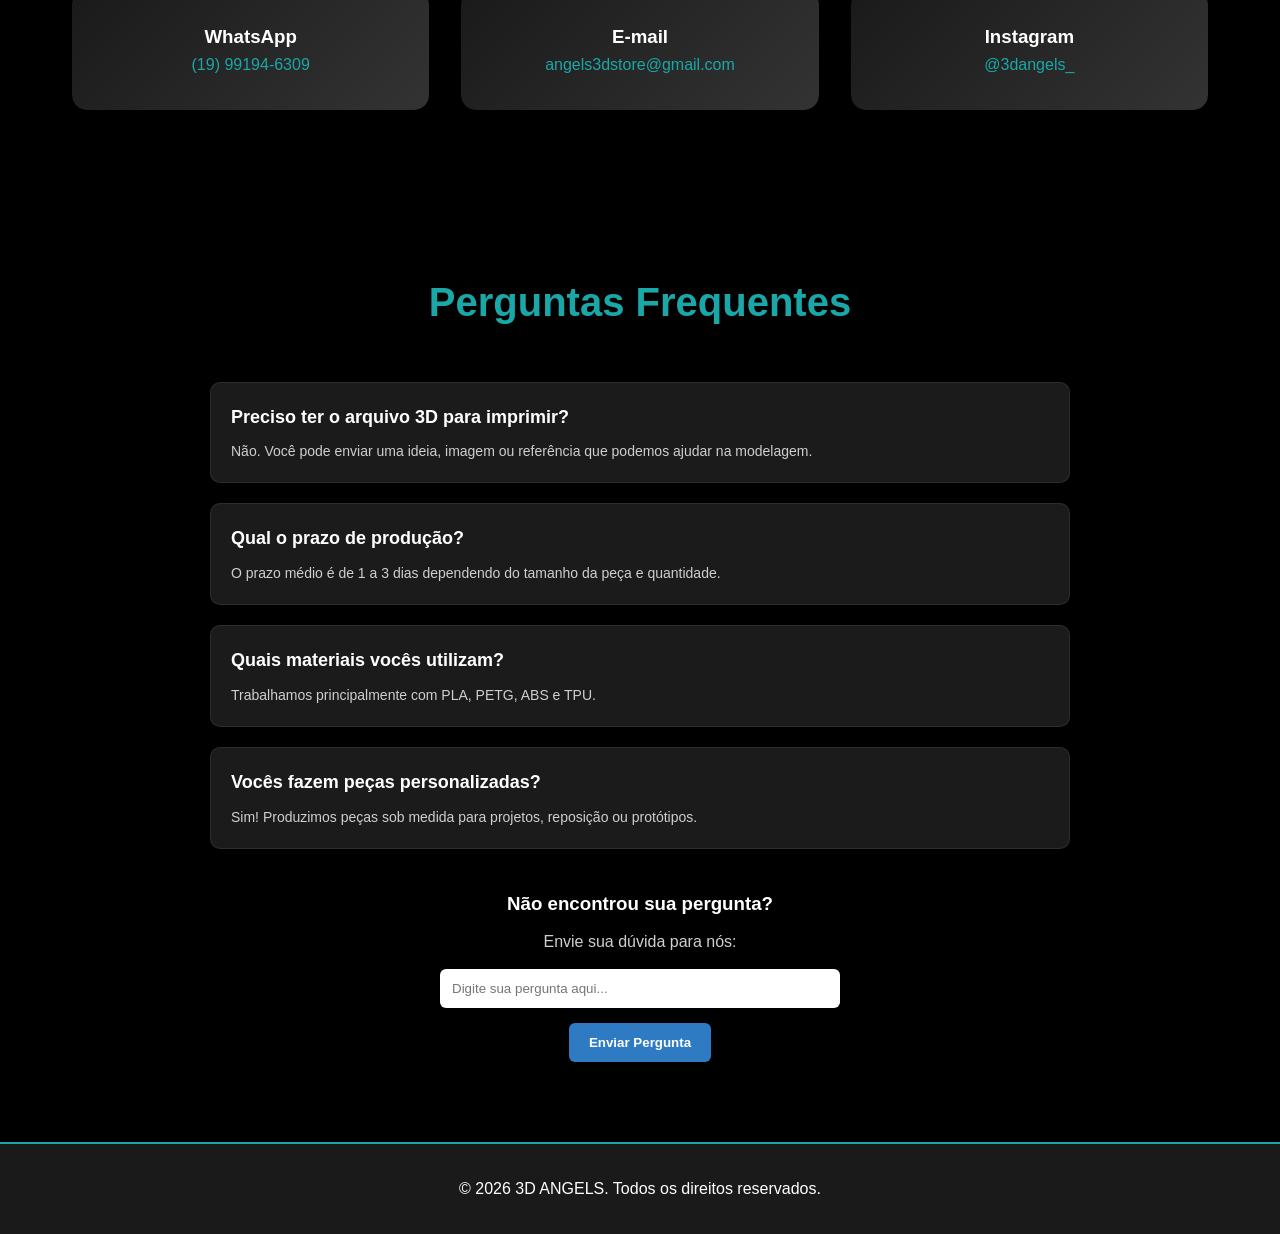
==== commit aa64ba4f: "Update HTML meta tags and add carousel feature" ====
--- a/index.html
+++ b/index.html
@@ -3,7 +3,20 @@
 <head>
     <meta charset="UTF-8">
     <meta name="viewport" content="width=device-width, initial-scale=1.0">
-    <title>Impressão 3D em Indaiatuba - Sp | 3D Angels</title>
+    <title>Impressão 3D em Indaiatuba - SP | 3D Angels</title>
+
+    <!-- ✅ META SEO -->
+    <meta name="description" content="3D Angels - Impressão 3D de alta qualidade em Indaiatuba e região. Peças personalizadas, protótipos, presentes e decoração em PLA, PETG, ABS e TPU. Solicite seu orçamento!">
+    <meta name="keywords" content="impressão 3D Indaiatuba, impressão 3D SP, peças 3D personalizadas, prototipagem, presentes 3D, 3D Angels">
+    <meta name="author" content="3D Angels">
+    <meta property="og:title" content="Impressão 3D em Indaiatuba | 3D Angels">
+    <meta property="og:description" content="Peças 3D personalizadas, protótipos e presentes. Atendemos Indaiatuba e região. Solicite seu orçamento agora!">
+    <meta property="og:type" content="website">
+
+    <!-- ✅ FAVICON -->
+    <link rel="icon" type="image/png" href="img/logo.png">
+    <link rel="apple-touch-icon" href="img/logo.png">
+
     <link rel="stylesheet" href="style.css">
 </head>
 <body>
@@ -46,7 +59,7 @@
             </div>
             <div class="highlight-card fade-in">
                 <h3>Materiais</h3>
-                <p>PLA e PETG</p>
+                <p>PLA, PETG, ABS e TPU</p>
             </div>
         </div>
     </section>
@@ -81,13 +94,22 @@
         </div>
     </section>
 
+    <!-- GALERIA COM CARROSSEL -->
     <section class="portfolio">
         <h2 class="section-title">Alguns Trabalhos Realizados</h2>
-        <div class="portfolio-grid">
-            <img src="img/portfolio/1.jpeg" alt="Peça impressa 3D" class="fade-in">
-            <img src="img/portfolio/2.jpeg" alt="Protótipo 3D" class="fade-in">
-            <img src="img/portfolio/3.jpeg" alt="Produto personalizado 3D" class="fade-in">
-        </div>
+        <div class="carousel-wrapper">
+            <button class="carousel-btn prev" onclick="moverCarrossel(-1)">&#8592;</button>
+            <div class="carousel-track" id="carouselTrack">
+                <img src="img/portfolio/1.jpeg" alt="Peça impressa 3D">
+                <img src="img/portfolio/2.jpeg" alt="Protótipo 3D">
+                <img src="img/portfolio/3.jpeg" alt="Produto personalizado 3D">
+                <img src="img/portfolio/4.jpeg" alt="Impressão 3D decorativa">
+                <img src="img/portfolio/5.jpeg" alt="Peça funcional 3D">
+                <img src="img/portfolio/6.jpeg" alt="Produto 3D personalizado">
+            </div>
+            <button class="carousel-btn next" onclick="moverCarrossel(1)">&#8594;</button>
+        </div>
+        <div class="carousel-dots" id="carouselDots"></div>
         <div class="catalogo-btn-container">
             <a href="catalogo.html" class="cta-button">Ver Catálogo Completo</a>
         </div>
@@ -173,6 +195,13 @@
         <p>&copy; 2026 3D ANGELS. Todos os direitos reservados.</p>
     </footer>
 
+    <!-- ✅ BOTÃO FLUTUANTE WHATSAPP -->
+    <a href="https://wa.me/5519991946309" class="whatsapp-float" target="_blank" title="Fale conosco no WhatsApp">
+        <svg xmlns="http://www.w3.org/2000/svg" viewBox="0 0 32 32" width="32" height="32" fill="white">
+            <path d="M16 0C7.163 0 0 7.163 0 16c0 2.822.736 5.466 2.027 7.761L0 32l8.481-2.003A15.93 15.93 0 0 0 16 32c8.837 0 16-7.163 16-16S24.837 0 16 0zm0 29.333a13.27 13.27 0 0 1-6.748-1.833l-.484-.287-5.033 1.188 1.227-4.895-.317-.502A13.267 13.267 0 0 1 2.667 16C2.667 8.636 8.636 2.667 16 2.667S29.333 8.636 29.333 16 23.364 29.333 16 29.333zm7.273-9.926c-.398-.199-2.354-1.162-2.719-1.294-.365-.133-.631-.199-.897.199-.266.398-1.029 1.294-1.261 1.56-.232.266-.465.299-.863.1-.398-.199-1.681-.62-3.203-1.977-1.184-1.056-1.983-2.36-2.215-2.758-.232-.398-.025-.613.174-.811.179-.178.398-.465.597-.698.199-.232.266-.398.398-.664.133-.266.066-.498-.033-.697-.1-.199-.897-2.162-1.229-2.96-.324-.778-.653-.673-.897-.686l-.764-.013c-.266 0-.697.1-1.063.498-.365.398-1.394 1.362-1.394 3.322s1.427 3.853 1.626 4.119c.199.266 2.808 4.287 6.803 6.013.951.411 1.693.657 2.271.841.954.304 1.822.261 2.508.158.765-.114 2.354-.962 2.686-1.891.332-.929.332-1.726.232-1.891-.099-.166-.365-.266-.763-.465z"/>
+        </svg>
+    </a>
+
     <script src="js/Faq.js"></script>
     <script src="js/main.js"></script>
 
--- a/style.css
+++ b/style.css
@@ -183,20 +183,77 @@
     margin: auto;
 }
 
-.portfolio-grid {
-    display: grid;
-    grid-template-columns: repeat(auto-fit, minmax(250px, 1fr));
-    gap: 1.5rem;
-}
-
-.portfolio-grid img {
+/* Carrossel */
+.carousel-wrapper {
+    position: relative;
+    display: flex;
+    align-items: center;
+    gap: 1rem;
+}
+
+.carousel-track {
+    display: flex;
+    overflow: hidden;
+    gap: 1.2rem;
     width: 100%;
     border-radius: 15px;
+}
+
+.carousel-track img {
+    flex: 0 0 calc(33.333% - 0.8rem);
+    height: 260px;
+    object-fit: cover;
+    border-radius: 15px;
+    transition: transform 0.3s;
+}
+
+.carousel-track img:hover {
+    transform: scale(1.03);
+    box-shadow: 0 8px 24px rgba(26, 167, 167, 0.3);
+}
+
+.carousel-btn {
+    background: var(--neon-blue);
+    border: none;
+    color: white;
+    font-size: 1.4rem;
+    width: 48px;
+    height: 48px;
+    border-radius: 50%;
+    cursor: pointer;
+    flex-shrink: 0;
     transition: 0.3s;
-}
-
-.portfolio-grid img:hover {
-    transform: scale(1.05);
+    display: flex;
+    align-items: center;
+    justify-content: center;
+    box-shadow: 0 4px 14px rgba(26, 167, 167, 0.4);
+}
+
+.carousel-btn:hover {
+    background: var(--dark-blue);
+    transform: scale(1.1);
+}
+
+/* Bolinhas indicadoras */
+.carousel-dots {
+    display: flex;
+    justify-content: center;
+    gap: 8px;
+    margin-top: 1.2rem;
+}
+
+.carousel-dots .dot {
+    width: 10px;
+    height: 10px;
+    border-radius: 50%;
+    background: #444;
+    cursor: pointer;
+    transition: 0.3s;
+}
+
+.carousel-dots .dot.active {
+    background: var(--neon-blue);
+    transform: scale(1.3);
 }
 
 .catalogo-btn-container {
@@ -630,26 +687,38 @@
     position: fixed;
     bottom: 25px;
     right: 25px;
-    width: 60px;
-    height: 60px;
-    background: #063d1a;
+    width: 62px;
+    height: 62px;
+    background: #25D366;
     border-radius: 50%;
     display: flex;
     align-items: center;
     justify-content: center;
-    box-shadow: 0 8px 20px rgba(0, 0, 0, 0.3);
-    z-index: 999;
+    box-shadow: 0 4px 20px rgba(37, 211, 102, 0.5);
+    z-index: 9999;
     transition: 0.3s;
-}
-
-.whatsapp-float img {
-    width: 32px;
-    height: 32px;
+    text-decoration: none;
+    animation: pulseWpp 2.5s infinite;
 }
 
 .whatsapp-float:hover {
-    transform: scale(1.1);
-}
+    transform: scale(1.12);
+    box-shadow: 0 6px 28px rgba(37, 211, 102, 0.7);
+}
+
+.whatsapp-float svg {
+    width: 34px;
+    height: 34px;
+}
+
+@keyframes pulseWpp {
+    0%   { box-shadow: 0 0 0 0 rgba(37, 211, 102, 0.5); }
+    70%  { box-shadow: 0 0 0 12px rgba(37, 211, 102, 0); }
+    100% { box-shadow: 0 0 0 0 rgba(37, 211, 102, 0); }
+}
+
+/* ===================== PORTFOLIO GRID 6 FOTOS ===================== */
+/* Carrossel já definido acima */
 
 /* ===================== ANIMAÇÕES ===================== */
 .fade-in {
@@ -761,9 +830,15 @@
         padding: 3rem 1rem;
     }
 
-    .portfolio-grid {
-        grid-template-columns: 1fr;
-        gap: 1rem;
+    .carousel-track img {
+        flex: 0 0 calc(100% - 0rem);
+        height: 220px;
+    }
+
+    .carousel-btn {
+        width: 38px;
+        height: 38px;
+        font-size: 1.1rem;
     }
 
     /* --- Sobre --- */
